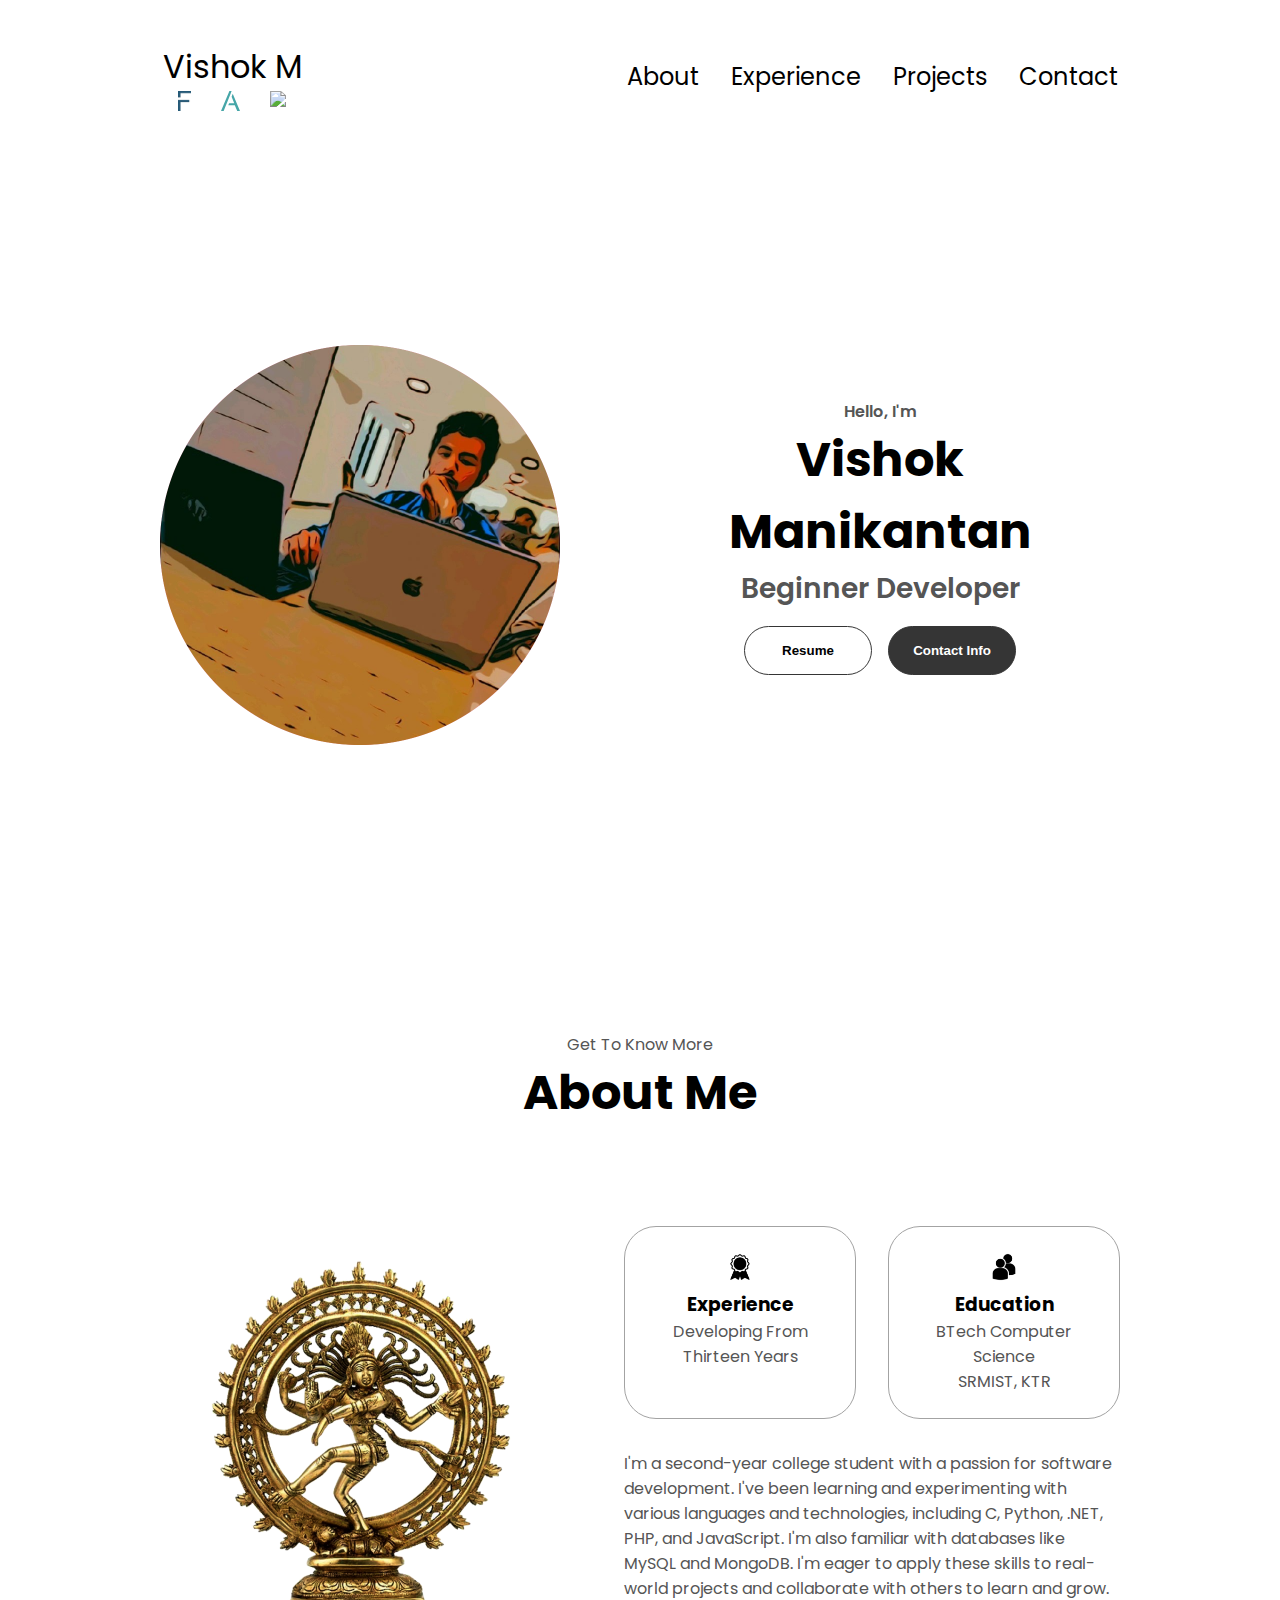
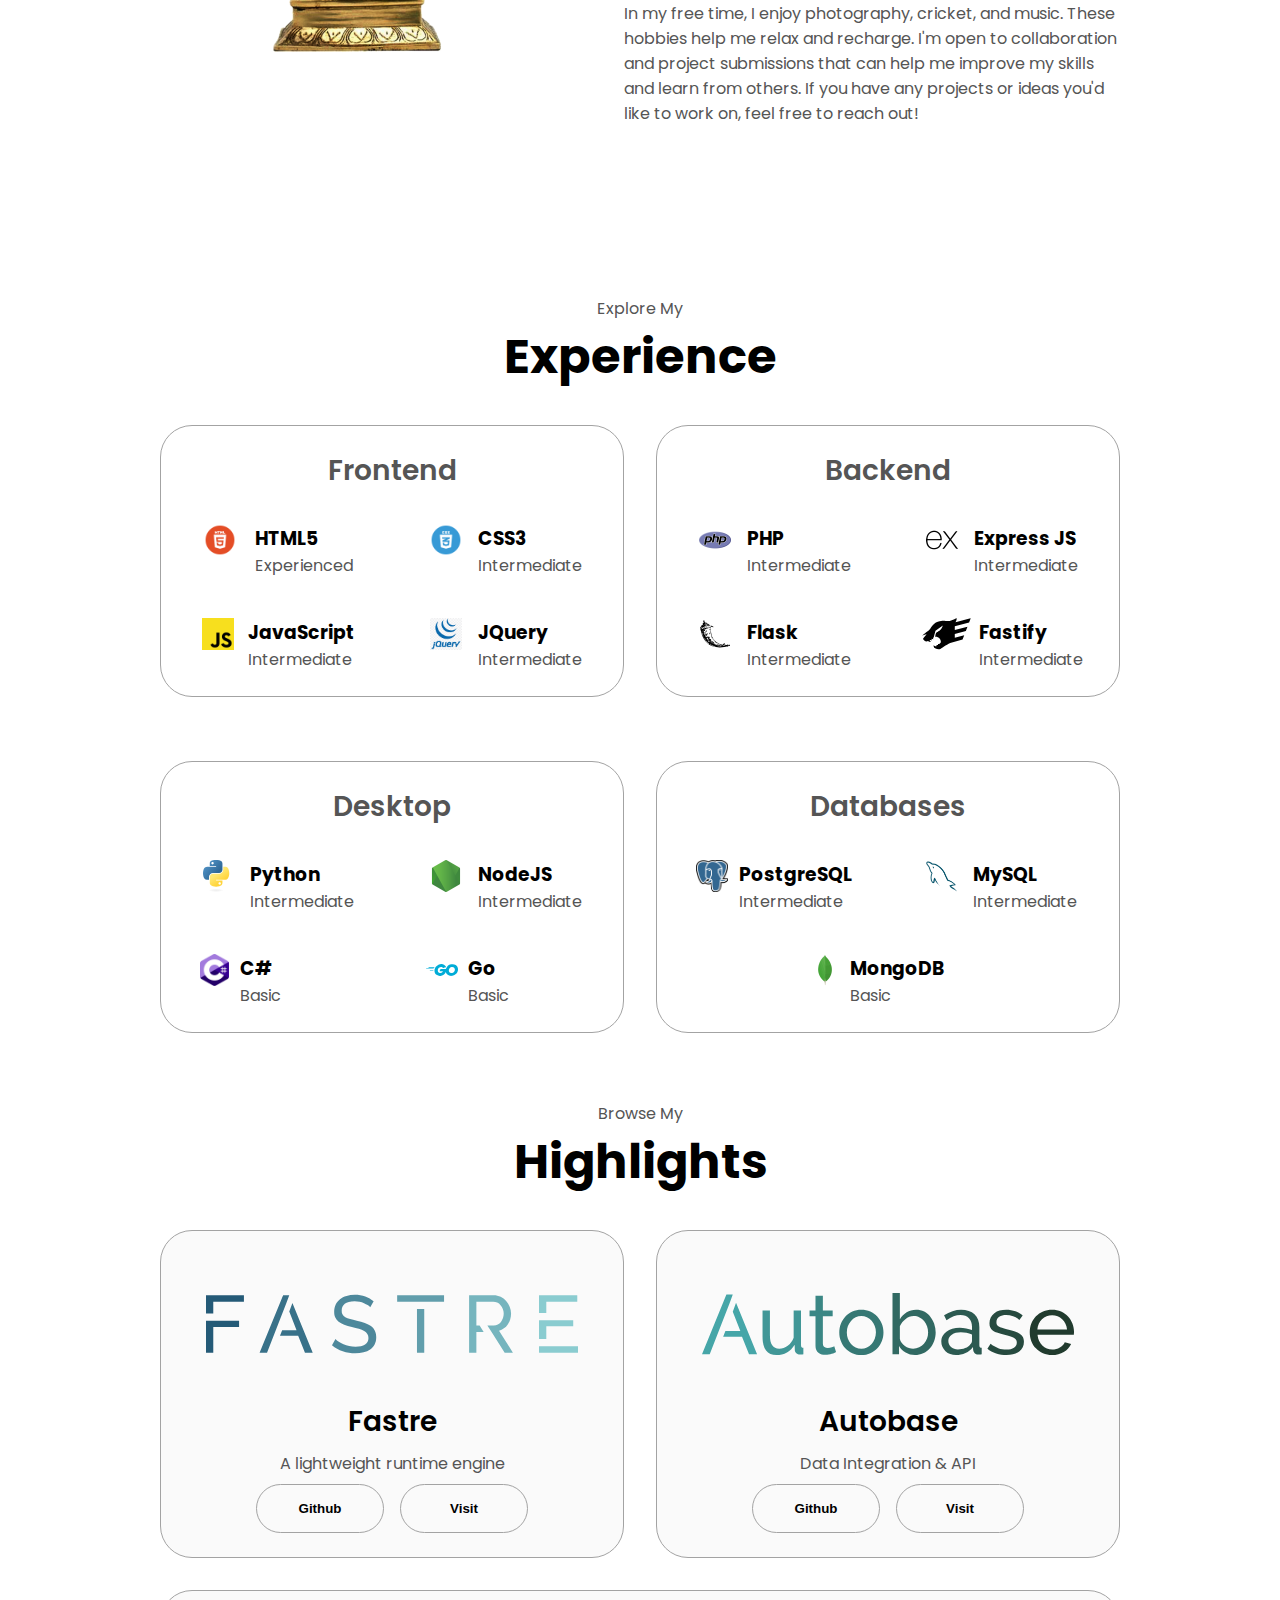
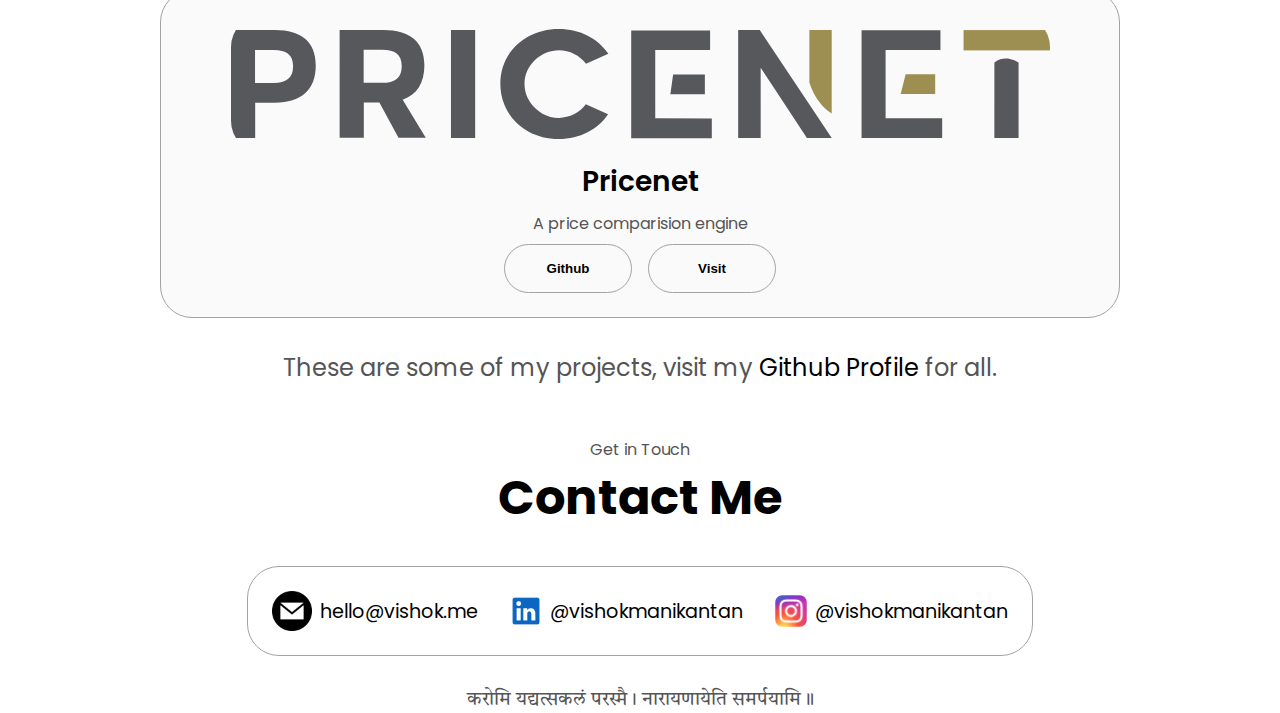
==== index.html @ 80cd8b89 "Update icons" ====
<!DOCTYPE html>
<html lang="en">
  <head>
    <meta charset="UTF-8" />
    <meta http-equiv="X-UA-Compatible" content="IE=edge" />
    <meta name="viewport" content="width=device-width, initial-scale=1.0" />
    <meta name="description" content="Portfolio" />
    <link rel="icon" href="./assets/favicon.ico" type="image/x-icon" />
    <title>Vishok Manikantan</title>
    <link rel="stylesheet" href="style.css" />
    <link rel="stylesheet" href="mediaqueries.css" />
    <link rel="preconnect" href="https://fonts.googleapis.com">
    <link rel="preconnect" href="https://fonts.gstatic.com" crossorigin>
    <link href="https://fonts.googleapis.com/css2?family=Tiro+Devanagari+Sanskrit:ital@0;1&display=swap" rel="stylesheet">
    <style>
        ::-webkit-scrollbar {
            width: 5px;
        }

        /* Track */
        ::-webkit-scrollbar-track {
            background: #fafafa;
        }

        /* Handle */
        ::-webkit-scrollbar-thumb {
            background: rgb(53, 53, 53);
        }

        /* Handle on hover */
        ::-webkit-scrollbar-thumb:hover {
            background: rgb(13, 13, 13);
        }

        .tiro-devanagari {
            font-family: "Tiro Devanagari Sanskrit", serif;
            font-weight: 400;
            font-style: normal;
        }

    </style>
  </head>
  <body>
    <nav id="desktop-nav">
      <div class="logo">Vishok M
        <center>
        <p style="font-size: 0px;" id="icons">
          <a href="https://fastre.vishok.me/"><img src="/assets/fastre.png" height="20px"/></a>
          <a href="https://autobase.vishok.me/"><img src="/assets/autobase.svg" height="20px"/></a>
          <a href="https://fade.vishok.me/"><img src="https://fade.vishok.me/fadicon.png" height="20px"></a>
        </p>
      </center>
      </div>
      <div>
        <ul class="nav-links">
          <li><a href="#about">About</a></li>
          <li><a href="#experience">Experience</a></li>
          <li><a href="#projects">Projects</a></li>
          <li><a href="#contact">Contact</a></li>
        </ul>
      </div>
    </nav>
    <nav id="hamburger-nav">
      <div class="logo">Vishok M
        <center>
          <p style="font-size: 0px;" id="icons">
          <a href="https://fastre.vishok.me/"><img src="/assets/fastre.png" height="14px"/></a>
          <a href="https://autobase.vishok.me/"><img src="/assets/autobase.svg" height="14px"/></a>
          <a href="https://fade.vishok.me/"><img src="https://fade.vishok.me/fadicon.png" height="14px"></a>
          </p>
        </center>
      </div>
      <div class="hamburger-menu">
        <div class="hamburger-icon" onclick="toggleMenu()">
          <span></span>
          <span></span>
          <span></span>
        </div>
        <div class="menu-links">
          <li><a href="#about" onclick="toggleMenu()">About</a></li>
          <li><a href="#experience" onclick="toggleMenu()">Experience</a></li>
          <li><a href="#projects" onclick="toggleMenu()">Highlights</a></li>
          <li><a href="#contact" onclick="toggleMenu()">Contact</a></li>
        </div>
      </div>
    </nav>
    <section id="profile">
      <div class="section__pic-container">
        <img src="./assets/profile-pic.png" alt="John Doe profile picture" />
      </div>
      <div class="section__text">
        <p class="section__text__p1">Hello, I'm</p>
        <h1 class="title">Vishok Manikantan</h1>
        <p class="section__text__p2">Beginner Developer</p>
        <div class="btn-container">
          <button
            class="btn btn-color-2"
            onclick="window.open('./assets/vishok.pdf')"
          >
            Resume
          </button>
          <button class="btn btn-color-1" onclick="location.href='#contact'">
            Contact Info
          </button>
        </div>
        <div id="socials-container">
                            </div>
      </div>
    </section>
    <section id="about">
      <p class="section__text__p1">Get To Know More</p>
      <h1 class="title">About Me</h1>
      <div class="section-container">
        <div class="section__pic-container">
          <img
            src="./assets/nataraja.png"
            alt="Nataraja"
            class="about-pic"
          />
        </div>
        <div class="about-details-container">
          <div class="about-containers">
            <div class="details-container">
              <img
                src="./assets/experience.png"
                alt="Experience icon"
                class="icon"
              />
              <h3>Experience</h3>
              <p>Developing From <br />Thirteen Years</p>
            </div>
            <div class="details-container">
              <img
                src="./assets/education.png"
                alt="Education icon"
                class="icon"
              />
              <h3>Education</h3>
              <p>BTech Computer Science<br />SRMIST, KTR</p>
            </div>
          </div>
          <div class="text-container">
            <p>
              I'm a second-year college student with a passion for software development. I've been learning and experimenting with various languages and technologies, including C, Python, .NET, PHP, and JavaScript. I'm also familiar with databases like MySQL and MongoDB. I'm eager to apply these skills to real-world projects and collaborate with others to learn and grow.
              In my free time, I enjoy photography, cricket, and music. These hobbies help me relax and recharge.
              I'm open to collaboration and project submissions that can help me improve my skills and learn from others. If you have any projects or ideas you'd like to work on, feel free to reach out!
            </p>
          </div>
        </div>
      </div>
          </section>
    <section id="experience" style="height: auto;">
      <p class="section__text__p1">Explore My</p>
      <h1 class="title">Experience</h1>
      <div class="experience-details-container">
        <div class="about-containers">
          <div class="details-container">
            <h2 class="experience-sub-title">Frontend</h2>
            <div class="article-container">
              <article>
                <img
                  src="./assets/html.png"
                  alt="Experience icon"
                  class="icon"
                />
                <div>
                  <a href="https://html.spec.whatwg.org/multipage/" style="text-decoration-line: none;" target="_blank" rel="noopener noreferrer">
                  <h3>HTML5</h3>
                  </a>
                  <p>Experienced</p>
                </div>
              </article>
              <article>
                <img
                  src="./assets/css.png"
                  alt="Experience icon"
                  class="icon"
                />
                <div>
                  <a href="https://wiki.csswg.org/" style="text-decoration-line: none;" target="_blank" rel="noopener noreferrer">
                  <h3>CSS3</h3>
                  </a>
                  <p>Intermediate</p>
                </div>
              </article>
              <article>
                <img
                  src="./assets/js.png"
                  alt="Experience icon"
                  class="icon"
                />
                <div>
                  <a href="https://developer.oracle.com/languages/javascript.html" style="text-decoration-line: none;" target="_blank" rel="noopener noreferrer">
                  <h3>JavaScript</h3>
                  </a>
                  <p>Intermediate</p>
                </div>
              </article>
              <article>
                <img
                  src="./assets/jq.png"
                  alt="Experience icon"
                  class="icon"
                />
                <div>
                  <a href="https://jquery.com/" style="text-decoration-line: none;" target="_blank" rel="noopener noreferrer">
                  <h3>JQuery</h3>
                  </a>
                  <p>Intermediate</p>
                </div>
              </article>
            </div>
          </div>
          <div class="details-container">
            <h2 class="experience-sub-title">Backend</h2>
            <div class="article-container">
              <article>
                <img
                  src="./assets/php.png"
                  alt="Experience icon"
                  class="icon"
                />
                <div>
                  <a href="https://www.php.net/" style="text-decoration-line: none;" target="_blank" rel="noopener noreferrer">
                  <h3>PHP</h3>
                  </a>
                  <p>Intermediate</p>
                </div>
              </article>
              <article>
                <img
                  src="./assets/express.png"
                  alt="Express icon"
                  class="icon"
                />
                <div>
                  <a href="https://expressjs.com/" style="text-decoration-line: none;" target="_blank" rel="noopener noreferrer">
                  <h3>Express JS</h3>
                  </a>
                  <p>Intermediate</p>
                </div>
              </article>
              <article>
                <img
                  src="./assets/flask.svg"
                  alt="Experience icon"
                  class="icon"
                />
                <div>
                  <a href="https://flask.palletsprojects.com/" style="text-decoration-line: none;" target="_blank" rel="noopener noreferrer">
                  <h3>Flask</h3>
                  </a>
                  <p>Intermediate</p>
                </div>
              </article>
              <article>
                <img
                  src="./assets/fastify.svg"
                  alt="Experience icon"
                  class="icon"
                />
                <div>
                  <a href="https://www.fastify.io/" style="text-decoration-line: none;" target="_blank" rel="noopener noreferrer">
                  <h3>Fastify</h3>
                  </a>
                  <p>Intermediate</p>
                </div>
              </article>
            </div>
          </div>
        </div>
      </div>
      <div class="experience-details-container">
        <div class="about-containers">
          <div class="details-container">
            <h2 class="experience-sub-title">Desktop</h2>
            <div class="article-container">
              <article>
                <img
                  src="./assets/python.svg"
                  alt="Experience icon"
                  class="icon"
                />
                <div>
                  <a href="https://www.python.org/" style="text-decoration-line: none;" target="_blank" rel="noopener noreferrer">
                  <h3>Python</h3>
                  </a>
                  <p>Intermediate</p>
                </div>
              </article>
              <article>
                <img
                  src="./assets/node.png"
                  alt="Experience icon"
                  class="icon"
                />
                <div>
                  <a href="https://nodejs.org/" style="text-decoration-line: none;" target="_blank" rel="noopener noreferrer">
                  <h3>NodeJS</h3>
                  </a>
                  <p>Intermediate</p>
                </div>
              </article>
              <article>
                <img
                  src="./assets/csharp.png"
                  alt="Experience icon"
                  class="icon"
                />
                <div>
                  <a href="https://dotnet.microsoft.com/en-us/languages/csharp" style="text-decoration-line: none;" target="_blank" rel="noopener noreferrer">
                  <h3>C#</h3>
                  </a>
                  <p>Basic &#10240;&#10240;&#10240;&#10240;&#10240;&#10240;</p>
                </div>
              </article>
              <article>
                <img
                  src="./assets/go.svg"
                  alt="Experience icon"
                  class="icon"
                  width="32"
                />
                <div>
                  <a href="https://go.dev/" style="text-decoration-line: none;" target="_blank" rel="noopener noreferrer">
                  <h3>Go</h3>
                  </a>
                  <p>Basic &#10240;&#10240;&#10240;&#10240;&#10240;&#10240;</p>
                </div>
              </article>
            </div>
          </div>
          <div class="details-container">
            <h2 class="experience-sub-title">Databases</h2>
            <div class="article-container">
              <article>
                <img
                  src="./assets/psql.png"
                  alt="Experience icon"
                  class="icon"
                />
                <div>
                  <a href="https://www.postgresql.org/" style="text-decoration-line: none;" target="_blank" rel="noopener noreferrer">
                  <h3>PostgreSQL</h3>
                  </a>
                  <p>Intermediate</p>
                </div>
              </article>
              <article>
                <img
                  src="./assets/mysql.png"
                  alt="Experience icon"
                  class="icon"
                />
                <div>
                  <a href="https://www.mysql.com/" style="text-decoration-line: none;" target="_blank" rel="noopener noreferrer">
                  <h3>MySQL</h3>
                  </a>
                  <p>Intermediate</p>
                </div>
              </article>
              <article>
                <img
                  src="./assets/mongo.png"
                  alt="Experience icon"
                  class="icon"
                />
                <div>
                  <a href="https://www.mongodb.com/" style="text-decoration-line: none;" target="_blank" rel="noopener noreferrer">
                  <h3>MongoDB</h3>
                  </a>
                  <p>Basic &#10240;&#10240;&#10240;&#10240;&#10240;&#10240;</p>
                </div>
              </article>
            </div>
          </div>
        </div>
      </div>
          </section>
    <section id="projects">
      <p class="section__text__p1">Browse My</p>
      <h1 class="title">Highlights</h1>
      <div class="experience-details-container">
        <div class="about-containers">

          <div class="details-container color-container">
            <div class="article-container">
              <img
                src="assets/fastre.svg"
                alt="FASTRE"
                class="project-img"
                style="min-height: 138px !important;"             
              />
            </div>
            <h2 class="experience-sub-title project-title">Fastre</h2>
            <p class="description">A lightweight runtime engine</p>
            
            <div class="btn-container">
              <button
                class="btn btn-color-2 project-btn"
                onclick="location.href='https://github.com/mvishok/fastre'"
              >
                Github
              </button>
              <button
                class="btn btn-color-2 project-btn"
                onclick="location.href='https://fastre.vishok.me'"
              >
                Visit
              </button>
            </div>
          </div>
          
          <div class="details-container color-container">
            <div class="article-container">
              <img
                src="./assets/autobase-logo.svg"
                alt="Autobase"
                class="project-img"
                style="min-height: 138px !important;"
              />
            </div>
            <h2 class="experience-sub-title project-title">Autobase</h2>
            <p class="description">Data Integration & API</p>
            <div class="btn-container">
              <button
                class="btn btn-color-2 project-btn"
                onclick="location.href='https://github.com/mvishok/autobase'"
              >
                Github
              </button>
              <button
                class="btn btn-color-2 project-btn"
                onclick="location.href='https://autobase.vishok.me/'"
              >
                Visit
              </button>
            </div>
          </div>

          <div class="details-container color-container">
            <div class="article-container">
              <img
                src="./assets/pricenet.svg"
                alt="Pricenet"
                class="project-img"
                style="min-height: 138px !important;"             
              />
            </div>
            <h2 class="experience-sub-title project-title">Pricenet</h2>
            <p class="description">A price comparision engine</p>
            <div class="btn-container">
              <button
                class="btn btn-color-2 project-btn"
                onclick="location.href='https://github.com/mvishok/pricenet'"
              >
                Github
              </button>
              <button
                class="btn btn-color-2 project-btn"
                onclick="location.href='https://pricenet.vishok.me'"
              >
                Visit
              </button>
            </div>
          </div>

        </div>

        <center><p class="section__text__p2" style="font-size:x-large !important">
            These are some of my projects, visit my <a href="https://github.com/mvishok/?tab=repositories">Github Profile</a> for all.
        </p></center>
      </div>
          </section>
    <section id="contact">
      <p class="section__text__p1">Get in Touch</p>
      <h1 class="title">Contact Me</h1>
      <div class="contact-info-upper-container">
        <div class="contact-info-container">
          <img
            src="./assets/email.png"
            alt="Email icon"
            class="icon contact-icon email-icon"
          />
          <p><a href="mailto:hello@vishok.me">hello@vishok.me</a></p>
        </div>
        <div class="contact-info-container">
          <img
            src="./assets/linkedin.png"
            alt="LinkedIn icon"
            class="icon contact-icon"
          />
          <p><a href="https://www.linkedin.com/in/vishokmanikantan">@vishokmanikantan</a></p>
        </div>
        <div class="contact-info-container">
            <img
              src="./assets/instagram.webp"
              alt="Insta icon"
              class="icon contact-icon"
            />
            <p><a href="https://www.instagram.com/vishokmanikantan">@vishokmanikantan</a></p>
          </div>  
      </div>
    </section>
    <footer>

    <p
      style="font-size: larger !important;"
      class="tiro-devanagari"
    >
        करोमि यद्यत्सकलं परस्मै । <br class="mobile">नारायणायेति समर्पयामि ॥
    </p>
    </footer>
    <script src="script.js"></script>
  </body>
</html>
---- style.css ----
/* GENERAL */

@import url("https://fonts.googleapis.com/css2?family=Poppins:wght@300;400;500;600&display=swap");

* {
  margin: 0;
  padding: 0;
}

body {
  font-family: "Poppins", sans-serif;
}

html {
  scroll-behavior: smooth;
}

p {
  color: rgb(85, 85, 85);
}

/* TRANSITION */

a,
.btn {
  transition: all 300ms ease;
}

/* DESKTOP NAV */

nav,
.nav-links {
  display: flex;
}

nav {
  justify-content: space-around;
  align-items: center;
  height: 17vh;
}

.nav-links {
  gap: 2rem;
  list-style: none;
  font-size: 1.5rem;
}

a {
  color: black;
  text-decoration: none;
  text-decoration-color: white;
}

a:hover {
  color: grey;
  text-decoration: underline;
  text-underline-offset: 1rem;
  text-decoration-color: rgb(181, 181, 181);
}

.logo {
  font-size: 2rem;
}

.logo:hover {
  cursor: default;
}

/* HAMBURGER MENU */

#hamburger-nav {
  display: none;
}

.hamburger-menu {
  position: relative;
  display: inline-block;
}

.hamburger-icon {
  display: flex;
  flex-direction: column;
  justify-content: space-between;
  height: 24px;
  width: 30px;
  cursor: pointer;
}

.hamburger-icon span {
  width: 100%;
  height: 2px;
  background-color: black;
  transition: all 0.3 ease-in-out;
}

.menu-links {
  position: absolute;
  top: 100%;
  right: 0;
  background-color: white;
  width: fit-content;
  max-height: 0;
  overflow: hidden;
  transition: all 0.3 ease-in-out;
}

.menu-links a {
  display: block;
  padding: 10px;
  text-align: center;
  font-size: 1.5rem;
  color: black;
  text-decoration: none;
  transition: all 0.3 ease-in-out;
}

.menu-links li {
  list-style: none;
}

.menu-links.open {
  max-height: 300px;
}

.hamburger-icon.open span:first-child {
  transform: rotate(45deg) translate(10px, 5px);
}

.hamburger-icon.open span:nth-child(2) {
  opacity: 0;
}

.hamburger-icon.open span:last-child {
  transform: rotate(-45deg) translate(10px, -5px);
}

.hamburger-icon span:first-child {
  transform: none;
}

.hamburger-icon span:first-child {
  opacity: 1;
}

.hamburger-icon span:first-child {
  transform: none;
}

/* SECTIONS */

section {
  padding-top: 4vh;
  height: 96vh;
  margin: 0 10rem;
  box-sizing: border-box;
  min-height: fit-content;
}

.section-container {
  display: flex;
}

/* PROFILE SECTION */

#profile {
  display: flex;
  justify-content: center;
  gap: 5rem;
  height: 80vh;
}

.section__pic-container {
  display: flex;
  height: 400px;
  width: 400px;
  margin: auto 0;
}

.section__text {
  align-self: center;
  text-align: center;
}

.section__text p {
  font-weight: 600;
}

.section__text__p1 {
  text-align: center;
}

.section__text__p2 {
  font-size: 1.75rem;
  margin-bottom: 1rem;
}

.title {
  font-size: 3rem;
  text-align: center;
}

#socials-container {
  display: flex;
  justify-content: center;
  margin-top: 1rem;
  gap: 1rem;
}

/* ICONS */

.icon {
  cursor: pointer;
  height: 2rem;
}

/* BUTTONS */

.btn-container {
  display: flex;
  justify-content: center;
  gap: 1rem;
}

.btn {
  font-weight: 600;
  transition: all 300ms ease;
  padding: 1rem;
  width: 8rem;
  border-radius: 2rem;
}

.btn-color-1,
.btn-color-2 {
  border: rgb(53, 53, 53) 0.1rem solid;
}

.btn-color-1:hover,
.btn-color-2:hover {
  cursor: pointer;
}

.btn-color-1,
.btn-color-2:hover {
  background: rgb(53, 53, 53);
  color: white;
}

.btn-color-1:hover {
  background: rgb(0, 0, 0);
}

.btn-color-2 {
  background: none;
}

.btn-color-2:hover {
  border: rgb(255, 255, 255) 0.1rem solid;
}

.btn-container {
  gap: 1rem;
}

/* ABOUT SECTION */

#about {
  position: relative;
}

.about-containers {
  gap: 2rem;
  margin-bottom: 2rem;
  margin-top: 2rem;
}

.about-details-container {
  justify-content: center;
  flex-direction: column;
}

.about-containers,
.about-details-container {
  display: flex;
}

.about-pic {
  border-radius: 2rem;
}

.arrow {
  position: absolute;
  right: -5rem;
  bottom: 2.5rem;
}

.details-container {
  padding: 1.5rem;
  flex: 1;
  background: white;
  border-radius: 2rem;
  border: rgb(53, 53, 53) 0.1rem solid;
  border-color: rgb(163, 163, 163);
  text-align: center;
}

.section-container {
  gap: 4rem;
  height: 80%;
}

.section__pic-container {
  height: 400px;
  width: 400px;
  margin: auto 0;
}

/* EXPERIENCE SECTION */

#experience {
  position: relative;
}

.experience-sub-title {
  color: rgb(85, 85, 85);
  font-weight: 600;
  font-size: 1.75rem;
  margin-bottom: 2rem;
}

.experience-details-container {
  display: flex;
  justify-content: center;
  flex-direction: column;
}

.article-container {
  display: flex;
  text-align: initial;
  flex-wrap: wrap;
  flex-direction: row;
  gap: 2.5rem;
  justify-content: space-around;
}

article {
  display: flex;
  width: 10rem;
  justify-content: space-around;
  gap: 0.5rem;
}

article .icon {
  cursor: default;
}

/* PROJECTS SECTION */

#projects {
  position: relative;
}

.color-container {
  border-color: rgb(163, 163, 163);
  background: rgb(250, 250, 250);
}

.project-img {
  border-radius: 2rem;
  width: 90%;
  height: 90%;
}

.project-title {
  margin: 0.5rem;
  color: black;
}

.project-btn {
  color: black;
  border-color: rgb(163, 163, 163);
}

/* CONTACT */

#contact {
  display: flex;
  justify-content: center;
  flex-direction: column;
  height: 70vh;
}

.contact-info-upper-container {
  display: flex;
  justify-content: center;
  border-radius: 2rem;
  border: rgb(53, 53, 53) 0.1rem solid;
  border-color: rgb(163, 163, 163);
  background: (250, 250, 250);
  margin: 2rem auto;
  padding: 0.5rem;
}

.contact-info-container {
  display: flex;
  align-items: center;
  justify-content: center;
  gap: 0.5rem;
  margin: 1rem;
}

.contact-info-container p {
  font-size: larger;
}

.contact-icon {
  cursor: default;
}

.email-icon {
  height: 2.5rem;
}

/* FOOTER SECTION */

footer {
  height: auto;
  margin: 0 1rem;
}

footer p {
  text-align: center;
}

.description {
  margin: 0.5rem;
}

#icons {
  display:flex;
  justify-content:space-around;
  flex-wrap:nowrap;
}

/* mobile only class */
.mobile {
  display: none;
}

/*display for mobile only*/
@media screen and (max-width: 768px) {
  .mobile {
    display: block;
  }
}
---- mediaqueries.css ----
@media screen and (max-width: 1400px) {
  #profile {
    height: 83vh;
    margin-bottom: 6rem;
  }
  .about-containers {
    flex-wrap: wrap;
  }
  #contact,
  #projects {
    height: fit-content;
  }
}

@media screen and (max-width: 1200px) {
  #desktop-nav {
    display: none;
  }
  #hamburger-nav {
    display: flex;
  }
  #experience,
  .experience-details-container {
    margin-top: 2rem;
  }
  #profile,
  .section-container {
    display: block;
  }
  .arrow {
    display: none;
  }
  section,
  .section-container {
    height: fit-content;
  }
  section {
    margin: 0 5%;
  }
  .section__pic-container {
    width: 275px;
    height: 275px;
    margin: 0 auto 2rem;
  }
  .about-containers {
    margin-top: 0;
  }
}

@media screen and (max-width: 600px) {
  #contact,
  footer {
    height: auto;
  }
  #profile {
    height: 83vh;
    margin-bottom: 0;
  }
  article {
    font-size: 1rem;
  }
  footer nav {
    height: fit-content;
    margin-bottom: 2rem;
  }
  .about-containers,
  .contact-info-upper-container,
  .btn-container {
    flex-wrap: wrap;
  }
  .contact-info-container {
    margin: 0;
  }
  .contact-info-container p,
  .nav-links li a {
    font-size: 1rem;
  }
  .experience-sub-title {
    font-size: 1.25rem;
  }
  .logo {
    font-size: 1.5rem;
  }
  .nav-links {
    flex-direction: column;
    gap: 0.5rem;
    text-align: center;
  }
  .section__pic-container {
    width: auto;
    height: 46vw;
    justify-content: center;
  }
  .section__text__p2 {
    font-size: 1.25rem;
  }
  .title {
    font-size: 2rem;
  }
  .text-container {
    text-align: justify;
  }
}
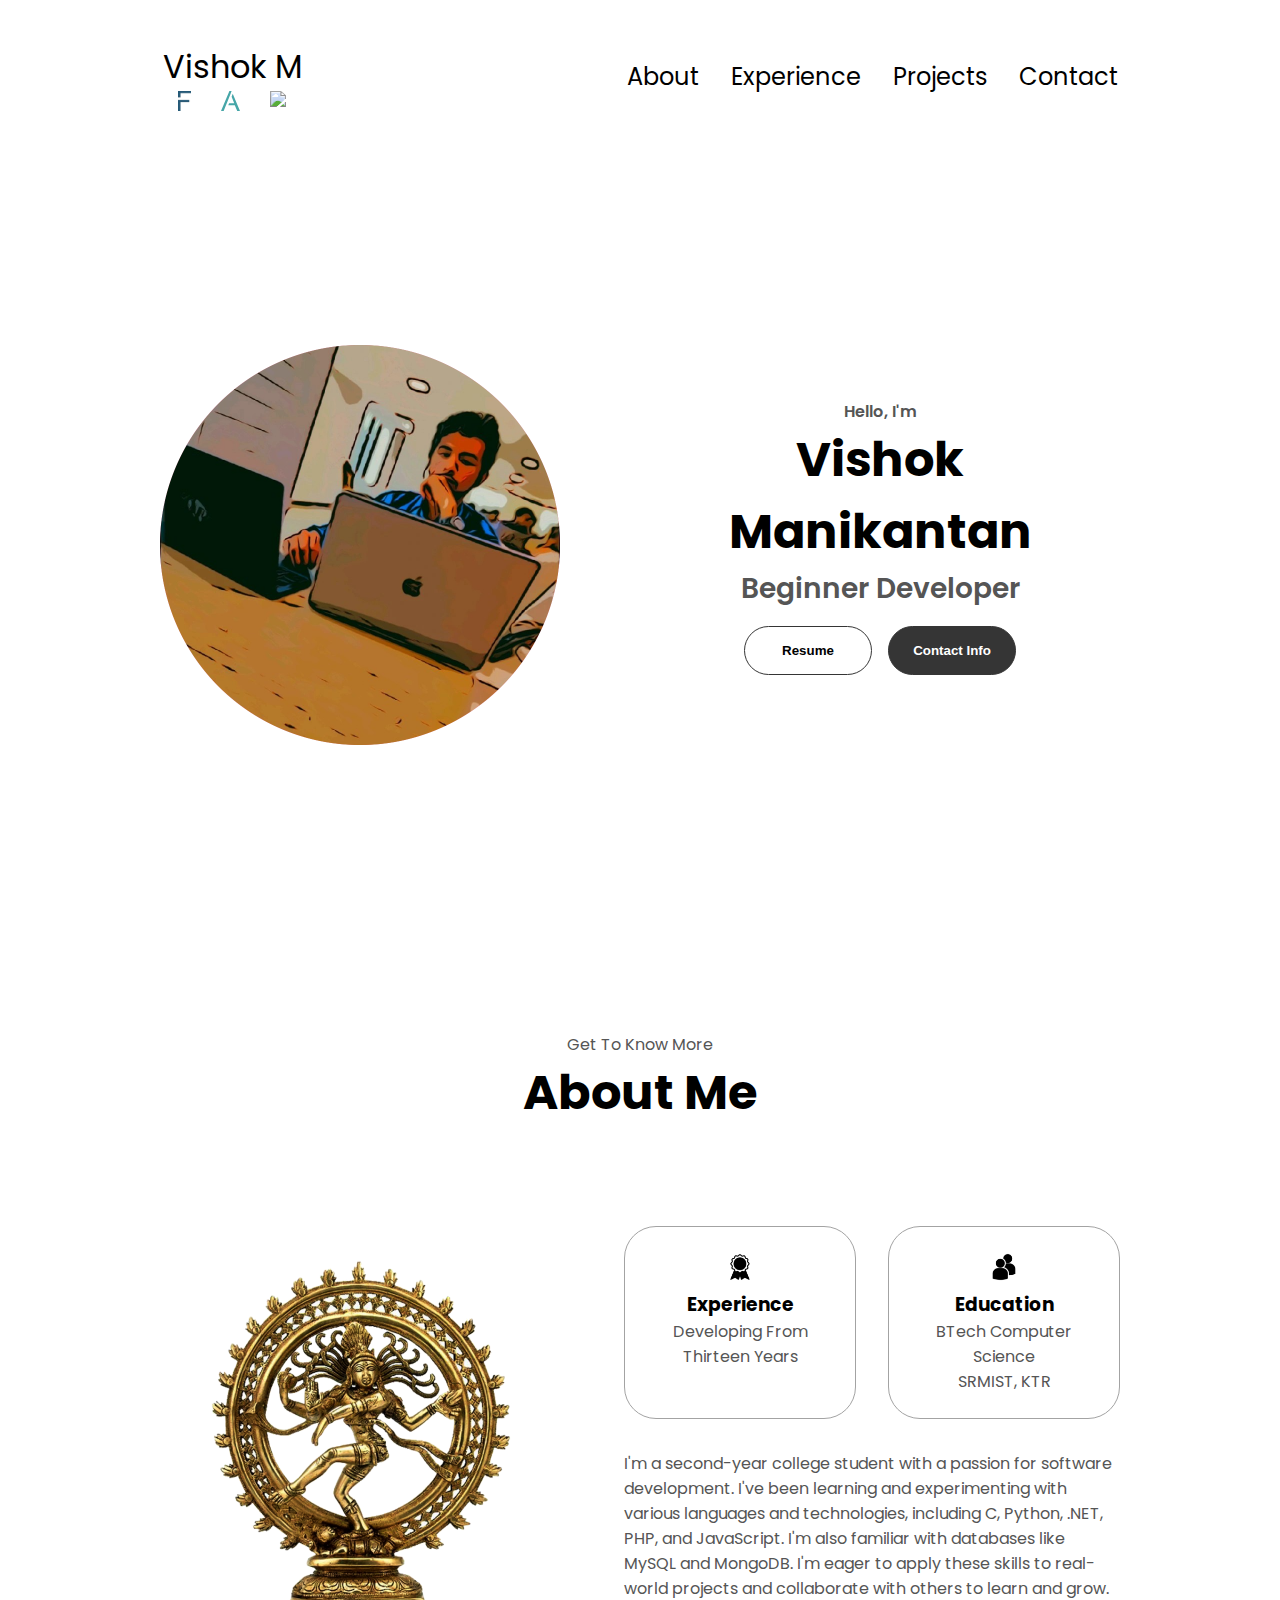
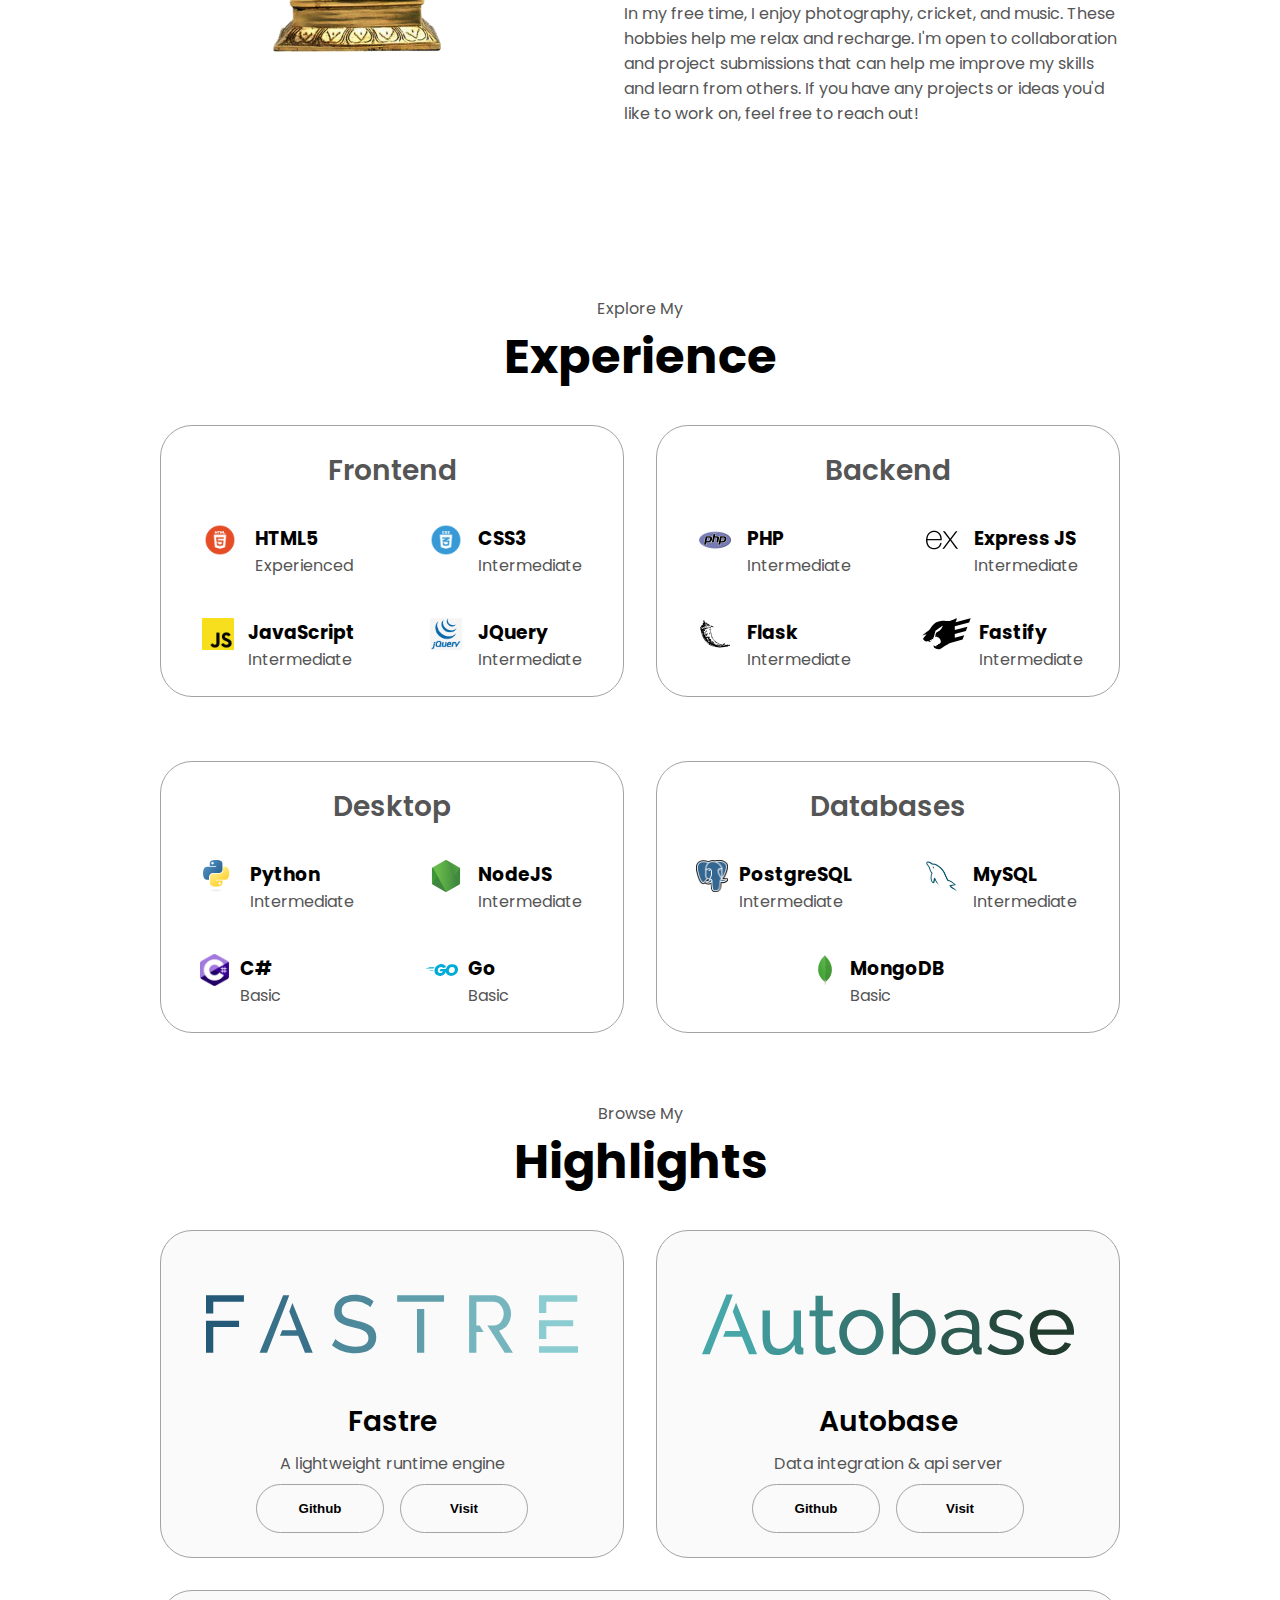
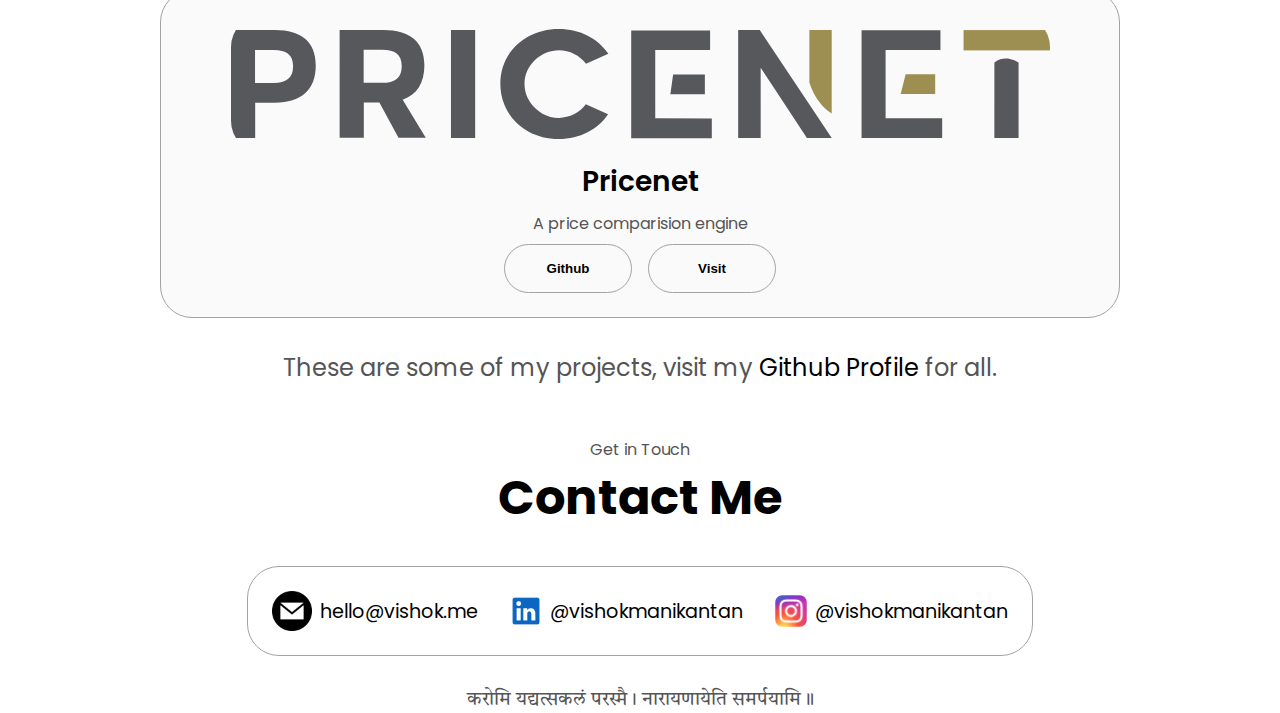
==== commit bffa0804: "chore: Update autobase description in index.html" ====
--- a/index.html
+++ b/index.html
@@ -421,7 +421,7 @@
               />
             </div>
             <h2 class="experience-sub-title project-title">Autobase</h2>
-            <p class="description">Data Integration & API</p>
+            <p class="description">Data integration & api server</p>
             <div class="btn-container">
               <button
                 class="btn btn-color-2 project-btn"
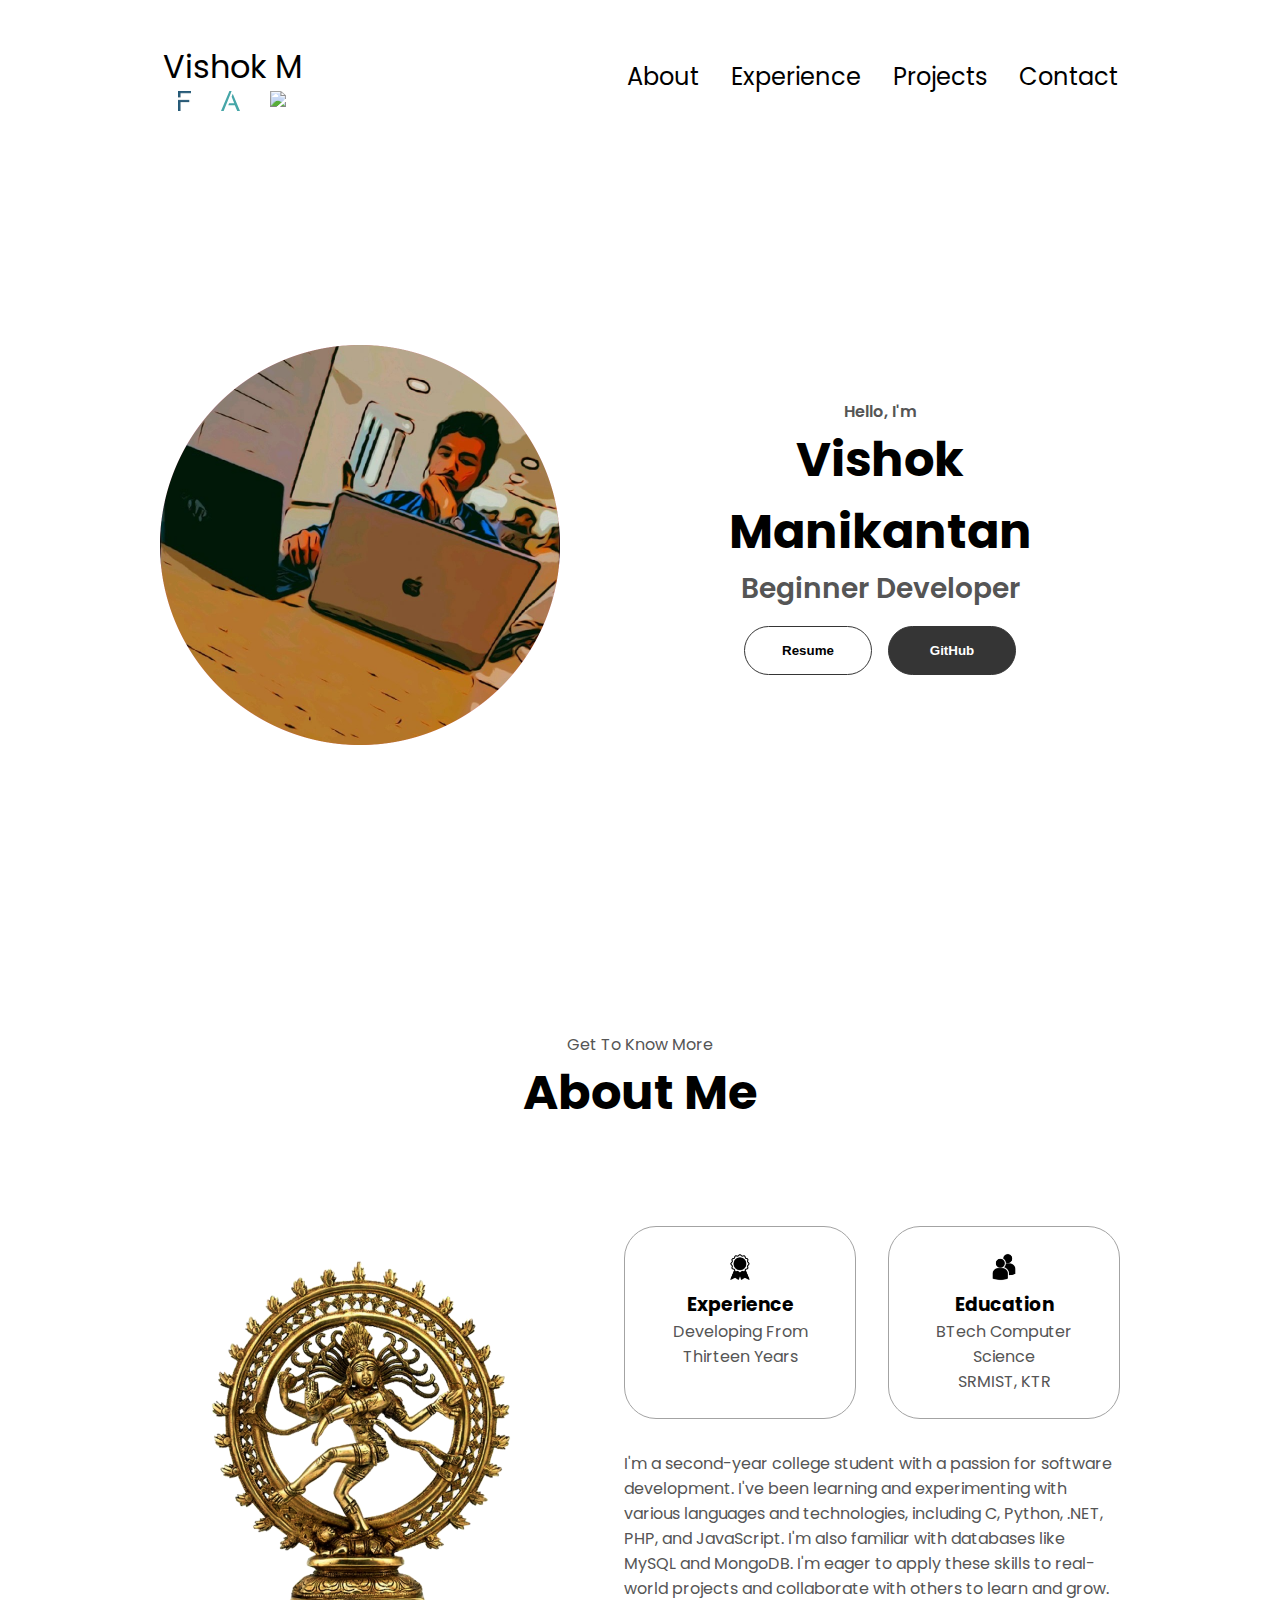
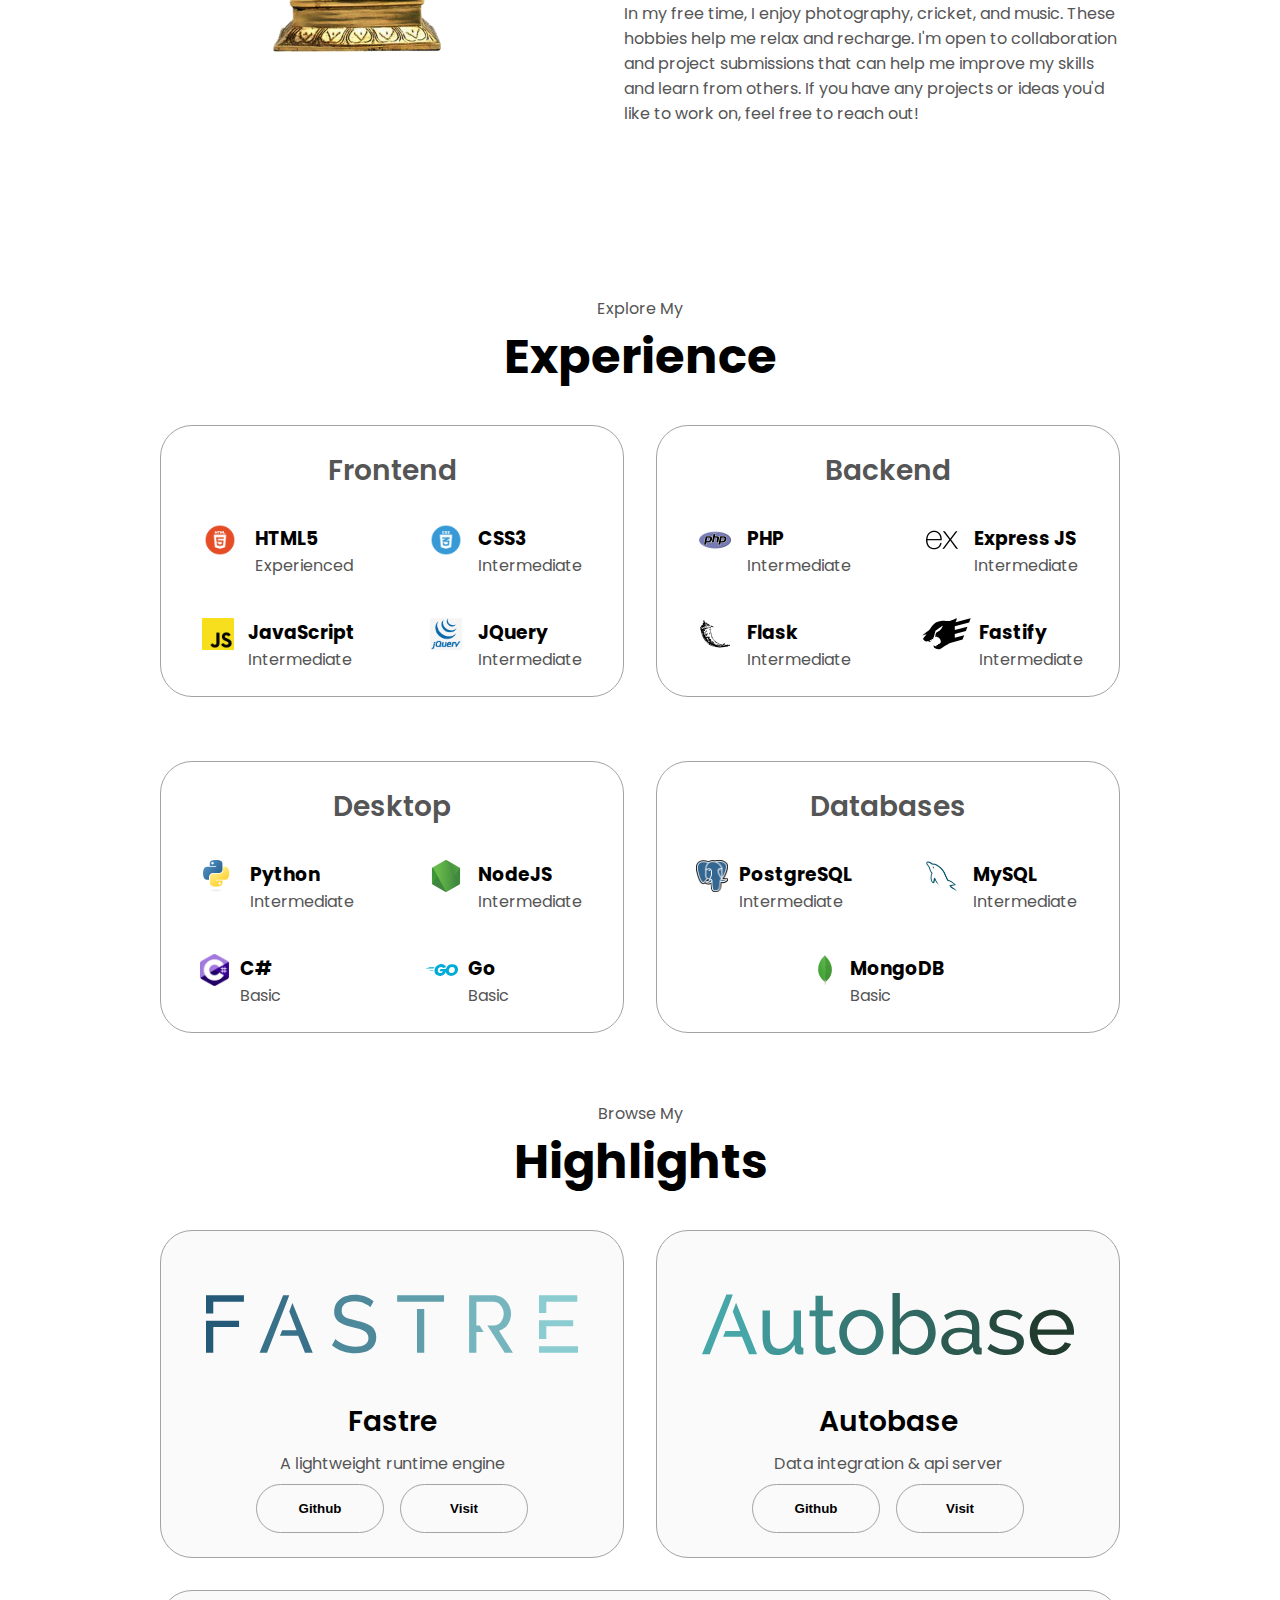
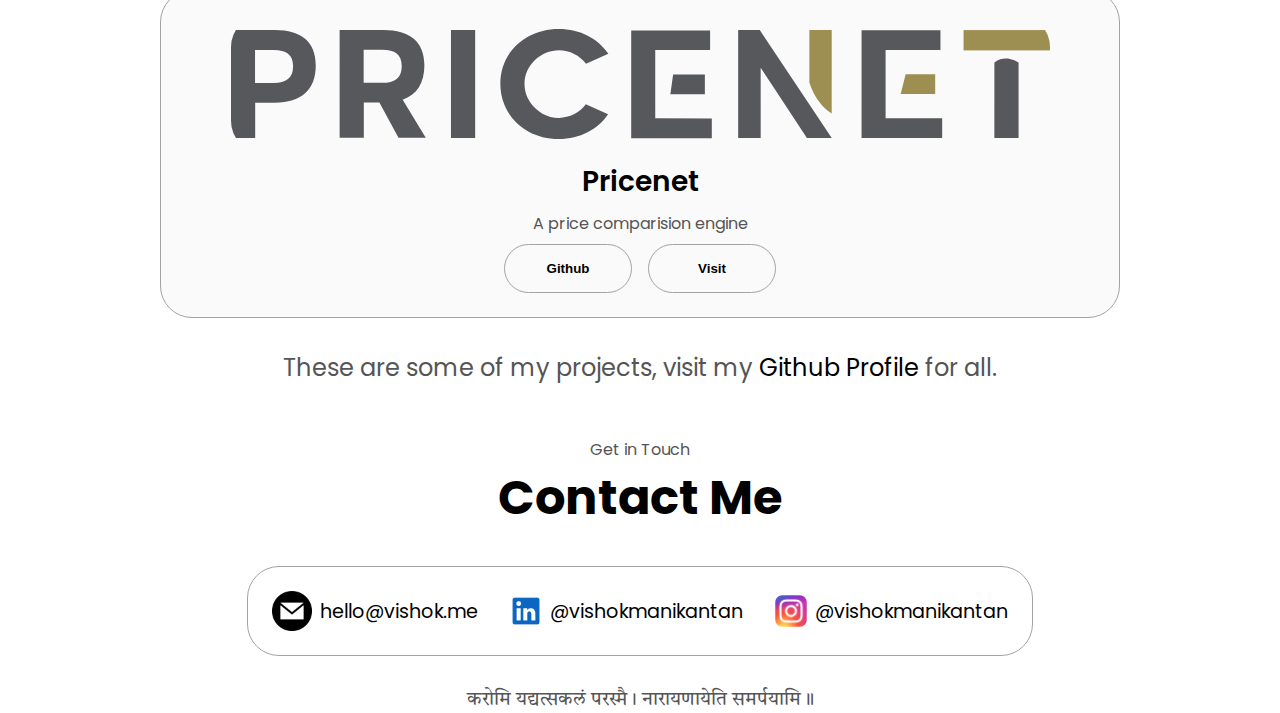
==== commit 7c262d31: "Update resume and add GitHub link to index.html" ====
--- a/index.html
+++ b/index.html
@@ -93,15 +93,16 @@
         <h1 class="title">Vishok Manikantan</h1>
         <p class="section__text__p2">Beginner Developer</p>
         <div class="btn-container">
-          <button
-            class="btn btn-color-2"
-            onclick="window.open('./assets/vishok.pdf')"
-          >
+          <a href="/assets/vishok.pdf" target="_blank">
+          <button class="btn btn-color-2">
             Resume
           </button>
-          <button class="btn btn-color-1" onclick="location.href='#contact'">
-            Contact Info
+          </a>
+          <a href="https://github.com/mvishok" target="_blank">
+          <button class="btn btn-color-1">
+            GitHub
           </button>
+        </a>
         </div>
         <div id="socials-container">
                             </div>
@@ -500,7 +501,8 @@
             />
             <p><a href="https://www.instagram.com/vishokmanikantan">@vishokmanikantan</a></p>
           </div>  
-      </div>
+        </div>
+        
     </section>
     <footer>
 
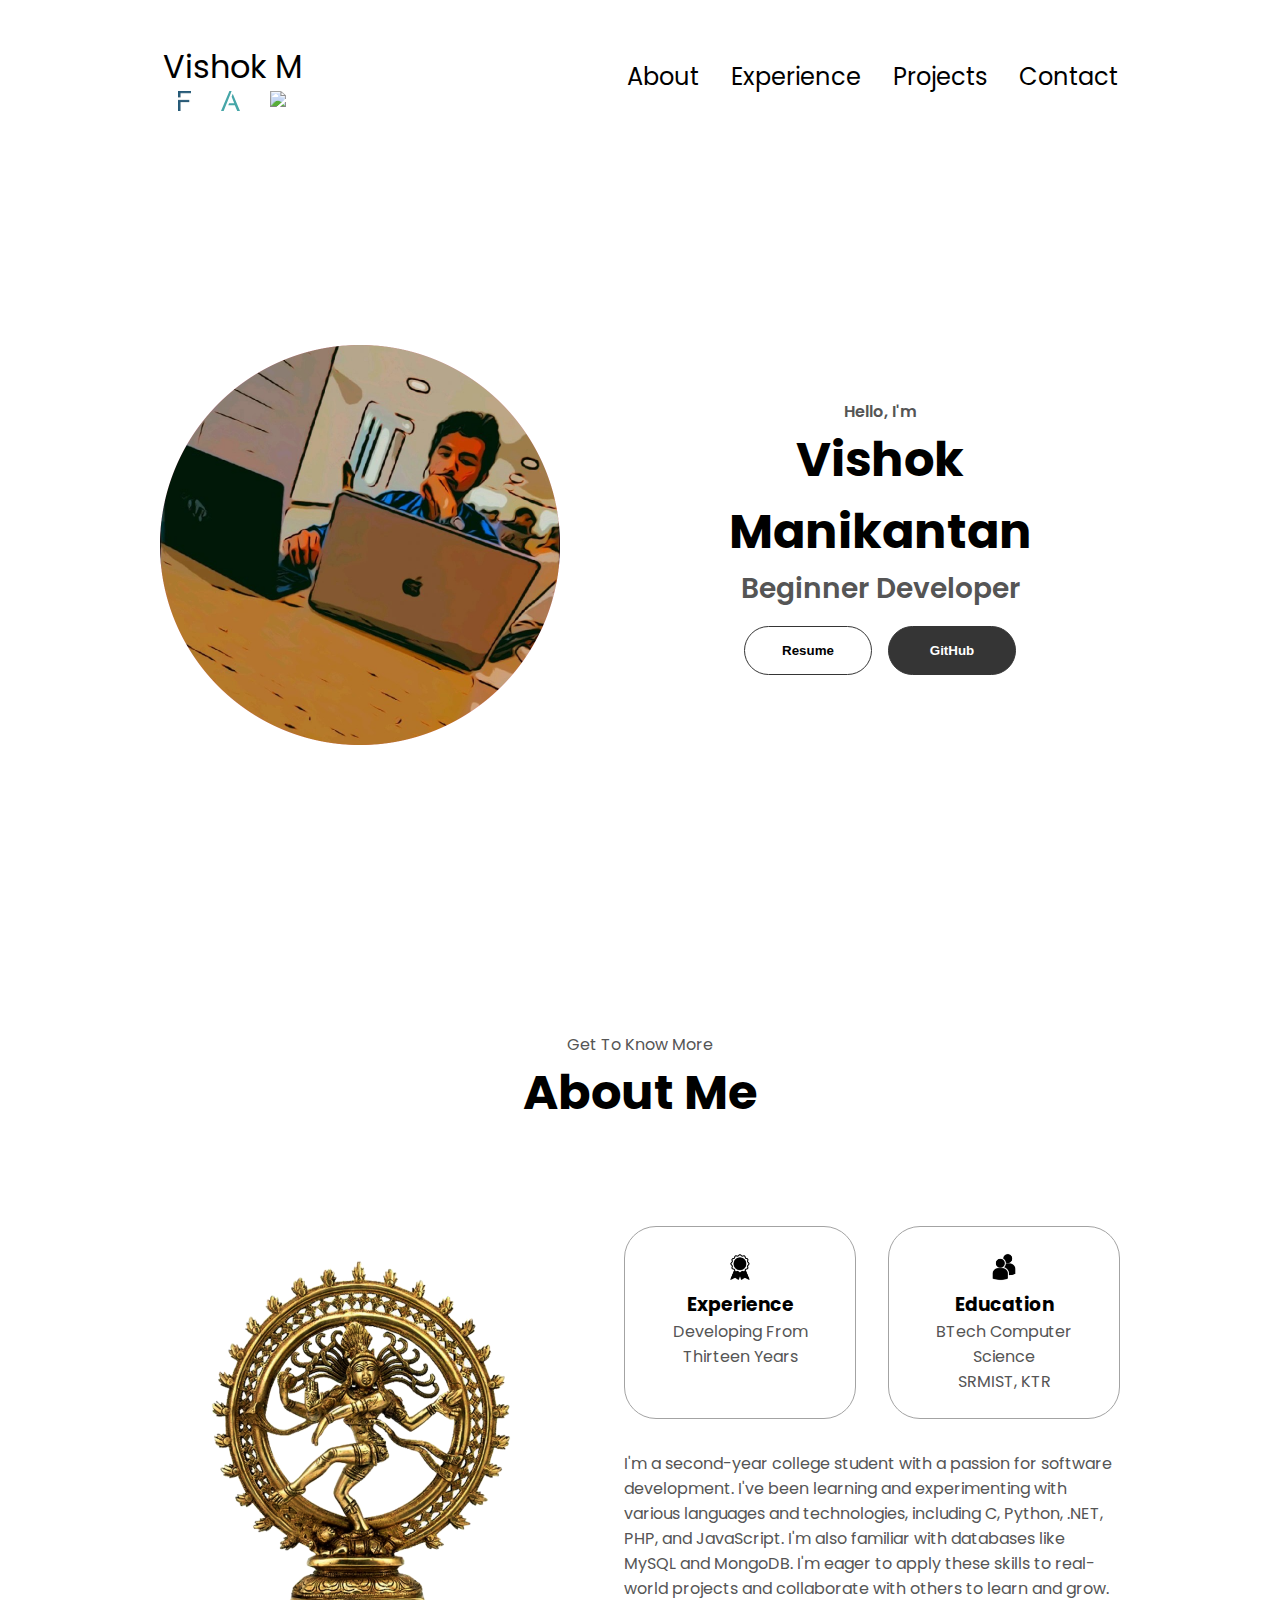
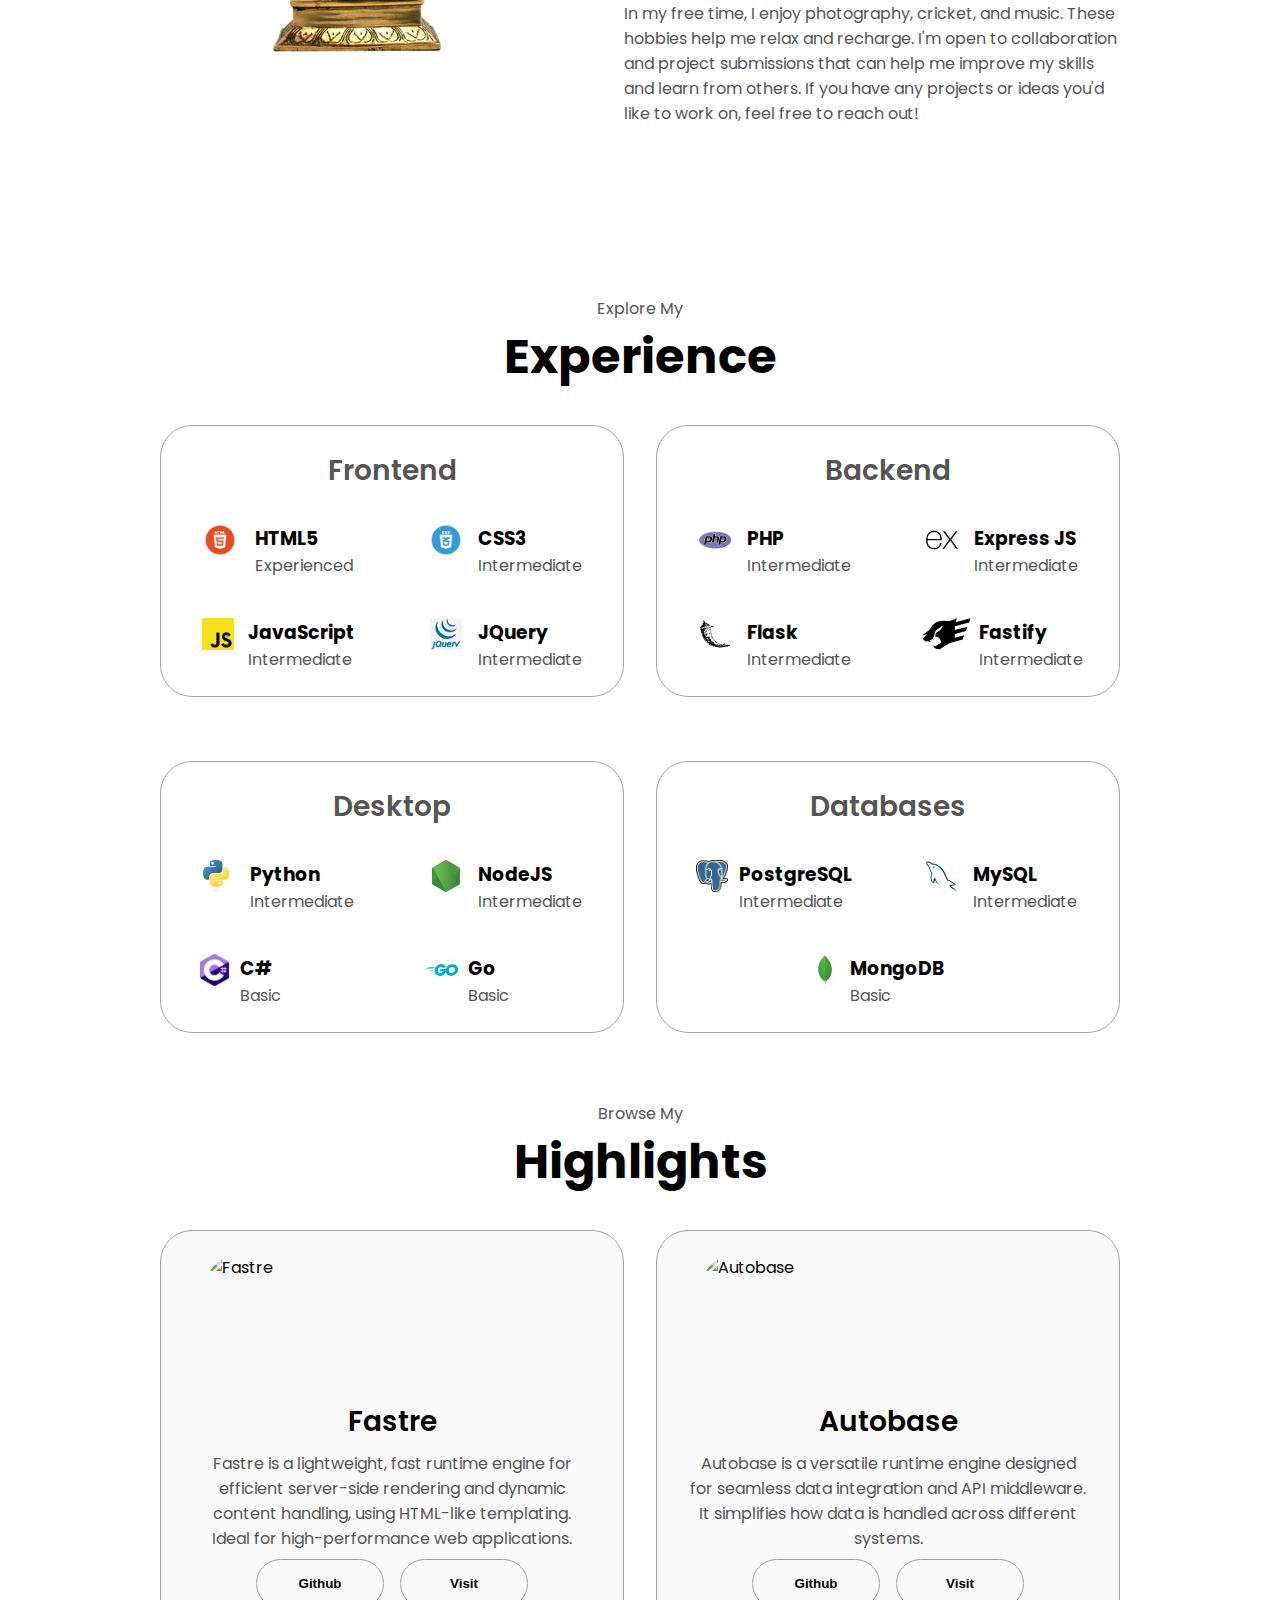
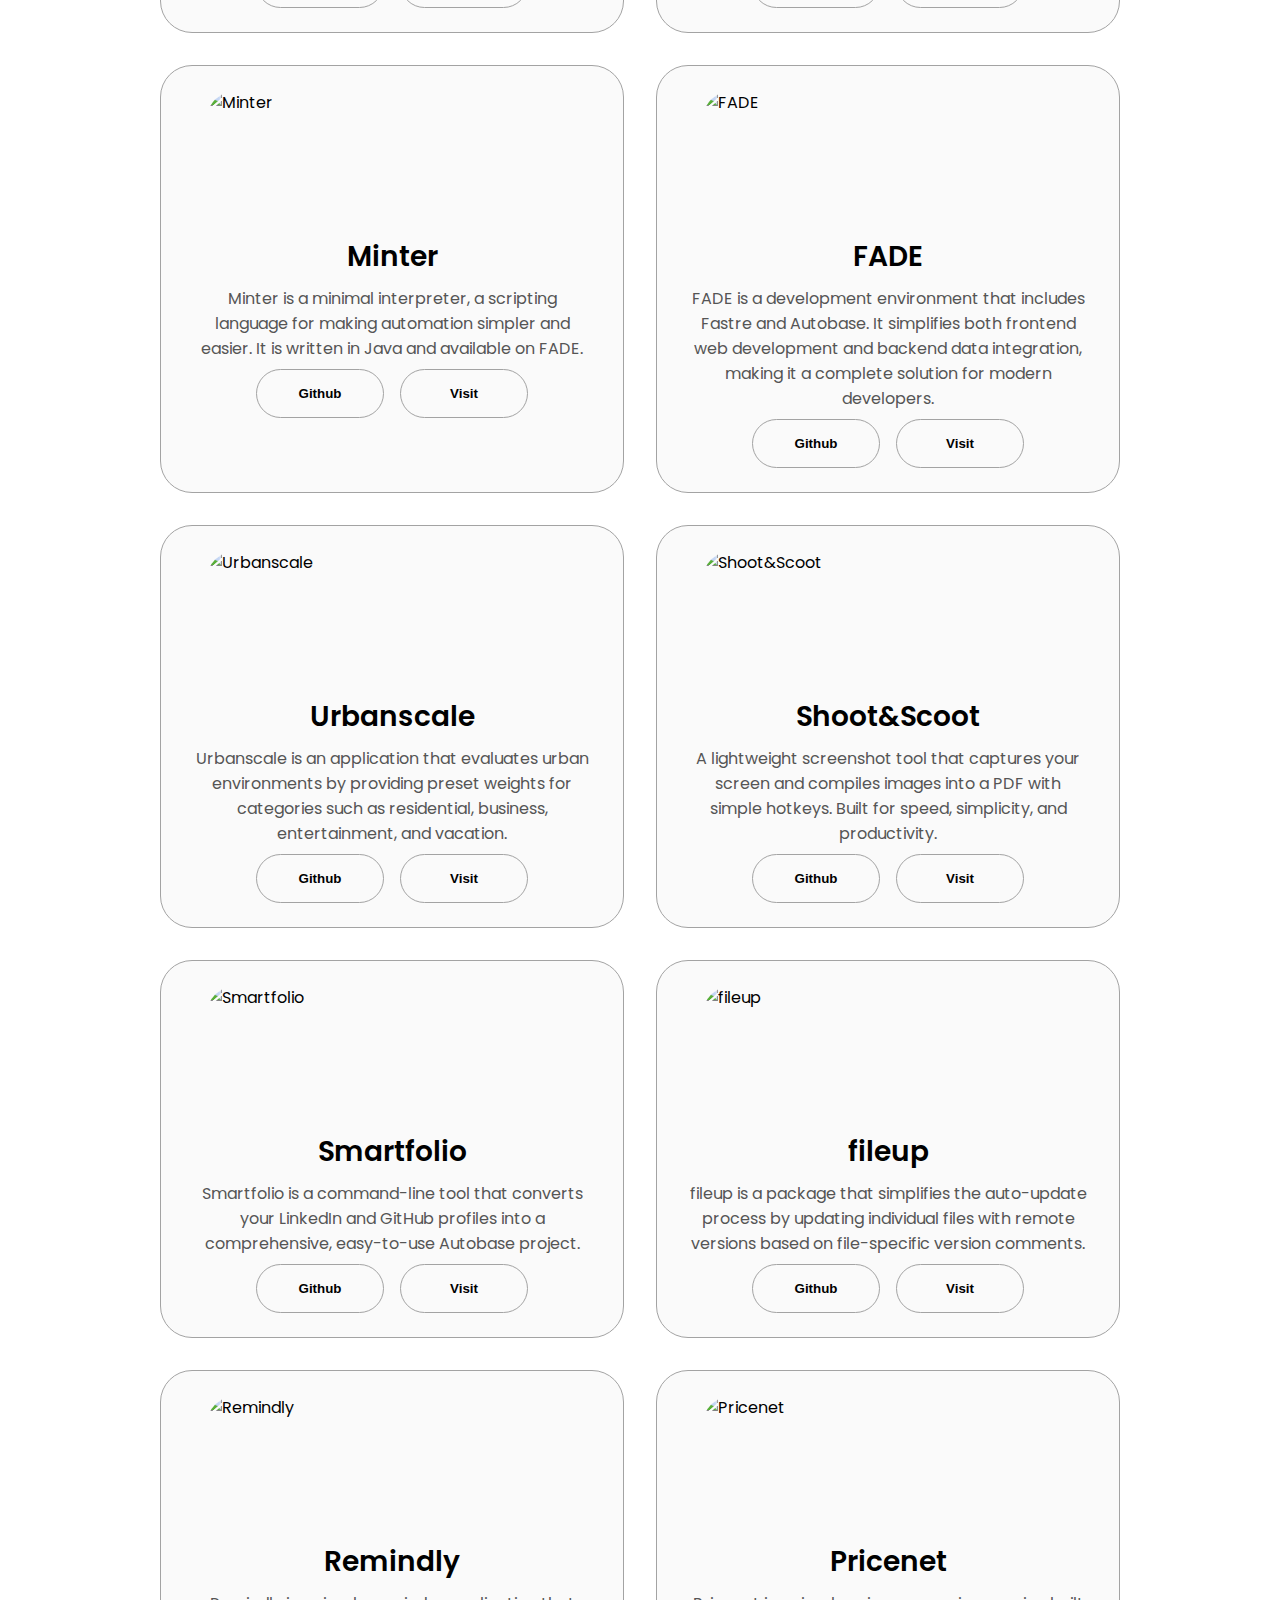
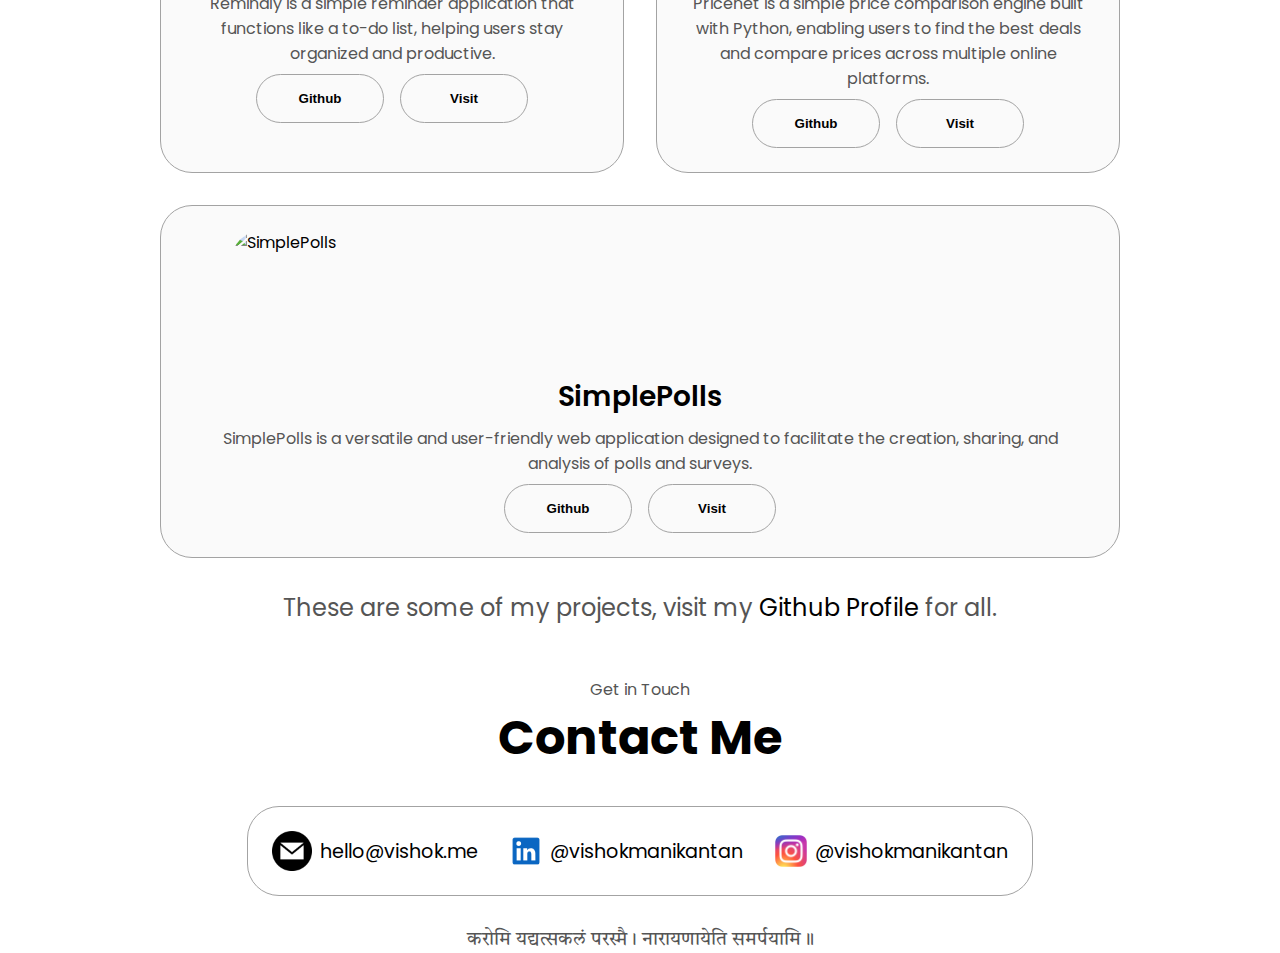
==== commit 06b712f8: "Added active projects" ====
--- a/index.html
+++ b/index.html
@@ -383,90 +383,238 @@
       <h1 class="title">Highlights</h1>
       <div class="experience-details-container">
         <div class="about-containers">
-
-          <div class="details-container color-container">
-            <div class="article-container">
-              <img
-                src="assets/fastre.svg"
-                alt="FASTRE"
-                class="project-img"
-                style="min-height: 138px !important;"             
-              />
-            </div>
-            <h2 class="experience-sub-title project-title">Fastre</h2>
-            <p class="description">A lightweight runtime engine</p>
-            
-            <div class="btn-container">
-              <button
-                class="btn btn-color-2 project-btn"
-                onclick="location.href='https://github.com/mvishok/fastre'"
-              >
-                Github
-              </button>
-              <button
-                class="btn btn-color-2 project-btn"
-                onclick="location.href='https://fastre.vishok.me'"
-              >
-                Visit
-              </button>
+            <div class="details-container color-container">
+              <div class="article-container">
+                <img
+                  src="https://blog.vishok.me/static/images/projects/fastre.svg"
+                  alt="Fastre"
+                  class="project-img"
+                  style="min-height: 138px !important;"
+                />
+              </div>
+              <h2 class="experience-sub-title project-title">Fastre</h2>
+              <p class="description">Fastre is a lightweight, fast runtime engine for efficient server-side rendering and dynamic content handling, using HTML-like templating. Ideal for high-performance web applications.</p>
+              <div class="btn-container">
+                <button class="btn btn-color-2 project-btn" onclick="location.href='https://github.com/mvishok/fastre'">
+                  Github
+                </button>
+                <button class="btn btn-color-2 project-btn" onclick="location.href='https://fastre.vishok.me'">
+                  Visit
+                </button>
+              </div>
+            </div>
+          
+            <div class="details-container color-container">
+              <div class="article-container">
+                <img
+                  src="https://blog.vishok.me/static/images/projects/autobase.svg"
+                  alt="Autobase"
+                  class="project-img"
+                  style="min-height: 138px !important;"
+                />
+              </div>
+              <h2 class="experience-sub-title project-title">Autobase</h2>
+              <p class="description">Autobase is a versatile runtime engine designed for seamless data integration and API middleware. It simplifies how data is handled across different systems.</p>
+              <div class="btn-container">
+                <button class="btn btn-color-2 project-btn" onclick="location.href='https://github.com/mvishok/autobase'">
+                  Github
+                </button>
+                <button class="btn btn-color-2 project-btn" onclick="location.href='https://autobase.vishok.me'">
+                  Visit
+                </button>
+              </div>
+            </div>
+          
+            <div class="details-container color-container">
+              <div class="article-container">
+                <img
+                  src="https://blog.vishok.me/static/images/projects/minter.png"
+                  alt="Minter"
+                  class="project-img"
+                  style="min-height: 138px !important;"
+                />
+              </div>
+              <h2 class="experience-sub-title project-title">Minter</h2>
+              <p class="description">Minter is a minimal interpreter, a scripting language for making automation simpler and easier. It is written in Java and available on FADE.</p>
+              <div class="btn-container">
+                <button class="btn btn-color-2 project-btn" onclick="location.href='https://github.com/mvishok/minter'">
+                  Github
+                </button>
+                <button class="btn btn-color-2 project-btn" onclick="location.href='https://minter.vishok.me'">
+                  Visit
+                </button>
+              </div>
+            </div>
+          
+            <div class="details-container color-container">
+              <div class="article-container">
+                <img
+                  src="https://blog.vishok.me/static/images/projects/fade.png"
+                  alt="FADE"
+                  class="project-img"
+                  style="min-height: 138px !important;"
+                />
+              </div>
+              <h2 class="experience-sub-title project-title">FADE</h2>
+              <p class="description">FADE is a development environment that includes Fastre and Autobase. It simplifies both frontend web development and backend data integration, making it a complete solution for modern developers.</p>
+              <div class="btn-container">
+                <button class="btn btn-color-2 project-btn" onclick="location.href='https://github.com/mvishok/fade'">
+                  Github
+                </button>
+                <button class="btn btn-color-2 project-btn" onclick="location.href='https://fade.vishok.me'">
+                  Visit
+                </button>
+              </div>
+            </div>
+          
+            <div class="details-container color-container">
+              <div class="article-container">
+                <img
+                  src="https://blog.vishok.me/static/images/projects/urbanscale.png"
+                  alt="Urbanscale"
+                  class="project-img"
+                  style="min-height: 138px !important;"
+                />
+              </div>
+              <h2 class="experience-sub-title project-title">Urbanscale</h2>
+              <p class="description">Urbanscale is an application that evaluates urban environments by providing preset weights for categories such as residential, business, entertainment, and vacation.</p>
+              <div class="btn-container">
+                <button class="btn btn-color-2 project-btn" onclick="location.href='https://github.com/mvishok/locarank'">
+                  Github
+                </button>
+                <button class="btn btn-color-2 project-btn" onclick="location.href='https://urbanscale.vishok.me'">
+                  Visit
+                </button>
+              </div>
+            </div>
+          
+            <div class="details-container color-container">
+              <div class="article-container">
+                <img
+                  src="https://blog.vishok.me/static/images/projects/shootscoot.png"
+                  alt="Shoot&Scoot"
+                  class="project-img"
+                  style="min-height: 138px !important;"
+                />
+              </div>
+              <h2 class="experience-sub-title project-title">Shoot&Scoot</h2>
+              <p class="description">A lightweight screenshot tool that captures your screen and compiles images into a PDF with simple hotkeys. Built for speed, simplicity, and productivity.</p>
+              <div class="btn-container">
+                <button class="btn btn-color-2 project-btn" onclick="location.href='https://github.com/mvishok/shoot-scoot'">
+                  Github
+                </button>
+                <button class="btn btn-color-2 project-btn" onclick="location.href='https://ss.vishok.me'">
+                  Visit
+                </button>
+              </div>
+            </div>
+          
+            <div class="details-container color-container">
+              <div class="article-container">
+                <img
+                  src="https://blog.vishok.me/static/images/projects/smartfolio.png"
+                  alt="Smartfolio"
+                  class="project-img"
+                  style="min-height: 138px !important;"
+                />
+              </div>
+              <h2 class="experience-sub-title project-title">Smartfolio</h2>
+              <p class="description">Smartfolio is a command-line tool that converts your LinkedIn and GitHub profiles into a comprehensive, easy-to-use Autobase project.</p>
+              <div class="btn-container">
+                <button class="btn btn-color-2 project-btn" onclick="location.href='https://github.com/mvishok/smartfolio'">
+                  Github
+                </button>
+                <button class="btn btn-color-2 project-btn" onclick="location.href='https://smartfolio.vishok.me'">
+                  Visit
+                </button>
+              </div>
+            </div>
+          
+            <div class="details-container color-container">
+              <div class="article-container">
+                <img
+                  src="https://blog.vishok.me/static/images/projects/fileup.svg"
+                  alt="fileup"
+                  class="project-img"
+                  style="min-height: 138px !important;"
+                />
+              </div>
+              <h2 class="experience-sub-title project-title">fileup</h2>
+              <p class="description">fileup is a package that simplifies the auto-update process by updating individual files with remote versions based on file-specific version comments.</p>
+              <div class="btn-container">
+                <button class="btn btn-color-2 project-btn" onclick="location.href='https://github.com/mvishok/fileup'">
+                  Github
+                </button>
+                <button class="btn btn-color-2 project-btn" onclick="location.href='https://fileup.vishok.me'">
+                  Visit
+                </button>
+              </div>
+            </div>
+          
+            <div class="details-container color-container">
+              <div class="article-container">
+                <img
+                  src="https://blog.vishok.me/static/images/projects/remindly.png"
+                  alt="Remindly"
+                  class="project-img"
+                  style="min-height: 138px !important;"
+                />
+              </div>
+              <h2 class="experience-sub-title project-title">Remindly</h2>
+              <p class="description">Remindly is a simple reminder application that functions like a to-do list, helping users stay organized and productive.</p>
+              <div class="btn-container">
+                <button class="btn btn-color-2 project-btn" onclick="location.href='https://github.com/mvishok/remindly'">
+                  Github
+                </button>
+                <button class="btn btn-color-2 project-btn" onclick="location.href='https://remindly.vishok.me'">
+                  Visit
+                </button>
+              </div>
+            </div>
+          
+            <div class="details-container color-container">
+              <div class="article-container">
+                <img
+                  src="https://blog.vishok.me/static/images/projects/pricenet.svg"
+                  alt="Pricenet"
+                  class="project-img"
+                  style="min-height: 138px !important;"
+                />
+              </div>
+              <h2 class="experience-sub-title project-title">Pricenet</h2>
+              <p class="description">Pricenet is a simple price comparison engine built with Python, enabling users to find the best deals and compare prices across multiple online platforms.</p>
+              <div class="btn-container">
+                <button class="btn btn-color-2 project-btn" onclick="location.href='https://github.com/mvishok/pricenet'">
+                  Github
+                </button>
+                <button class="btn btn-color-2 project-btn" onclick="location.href='https://pricenet.vishok.me'">
+                  Visit
+                </button>
+              </div>
+            </div>
+          
+            <div class="details-container color-container">
+              <div class="article-container">
+                <img
+                  src="https://blog.vishok.me/static/images/projects/simplepolls.svg"
+                  alt="SimplePolls"
+                  class="project-img"
+                  style="min-height: 138px !important;"
+                />
+              </div>
+              <h2 class="experience-sub-title project-title">SimplePolls</h2>
+              <p class="description">SimplePolls is a versatile and user-friendly web application designed to facilitate the creation, sharing, and analysis of polls and surveys.</p>
+              <div class="btn-container">
+                <button class="btn btn-color-2 project-btn" onclick="location.href='https://github.com/mvishok/simplepolls'">
+                  Github
+                </button>
+                <button class="btn btn-color-2 project-btn" onclick="location.href='https://polls.vishok.me'">
+                  Visit
+                </button>
+              </div>
             </div>
           </div>
           
-          <div class="details-container color-container">
-            <div class="article-container">
-              <img
-                src="./assets/autobase-logo.svg"
-                alt="Autobase"
-                class="project-img"
-                style="min-height: 138px !important;"
-              />
-            </div>
-            <h2 class="experience-sub-title project-title">Autobase</h2>
-            <p class="description">Data integration & api server</p>
-            <div class="btn-container">
-              <button
-                class="btn btn-color-2 project-btn"
-                onclick="location.href='https://github.com/mvishok/autobase'"
-              >
-                Github
-              </button>
-              <button
-                class="btn btn-color-2 project-btn"
-                onclick="location.href='https://autobase.vishok.me/'"
-              >
-                Visit
-              </button>
-            </div>
-          </div>
-
-          <div class="details-container color-container">
-            <div class="article-container">
-              <img
-                src="./assets/pricenet.svg"
-                alt="Pricenet"
-                class="project-img"
-                style="min-height: 138px !important;"             
-              />
-            </div>
-            <h2 class="experience-sub-title project-title">Pricenet</h2>
-            <p class="description">A price comparision engine</p>
-            <div class="btn-container">
-              <button
-                class="btn btn-color-2 project-btn"
-                onclick="location.href='https://github.com/mvishok/pricenet'"
-              >
-                Github
-              </button>
-              <button
-                class="btn btn-color-2 project-btn"
-                onclick="location.href='https://pricenet.vishok.me'"
-              >
-                Visit
-              </button>
-            </div>
-          </div>
-
-        </div>
 
         <center><p class="section__text__p2" style="font-size:x-large !important">
             These are some of my projects, visit my <a href="https://github.com/mvishok/?tab=repositories">Github Profile</a> for all.
--- a/style.css
+++ b/style.css
@@ -368,6 +368,7 @@
   border-radius: 2rem;
   width: 90%;
   height: 90%;
+  object-fit: contain;
 }
 
 .project-title {
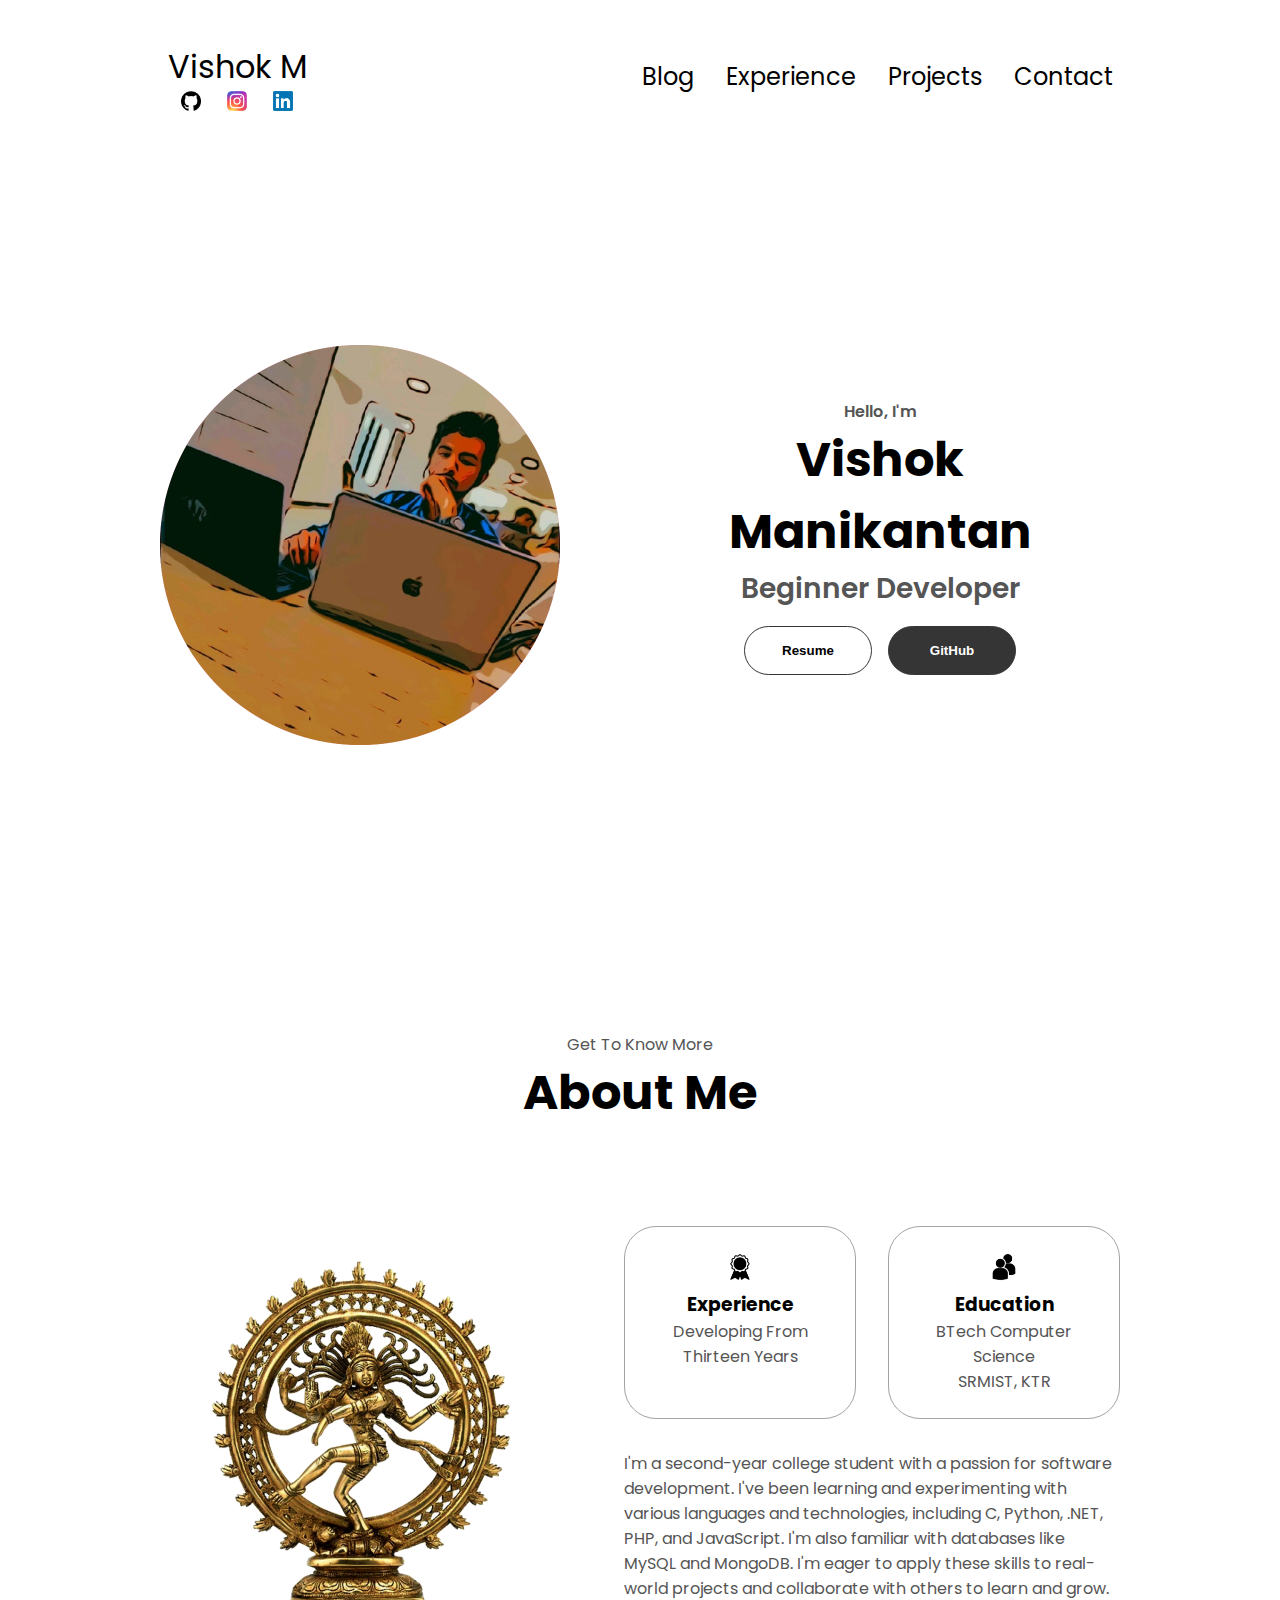
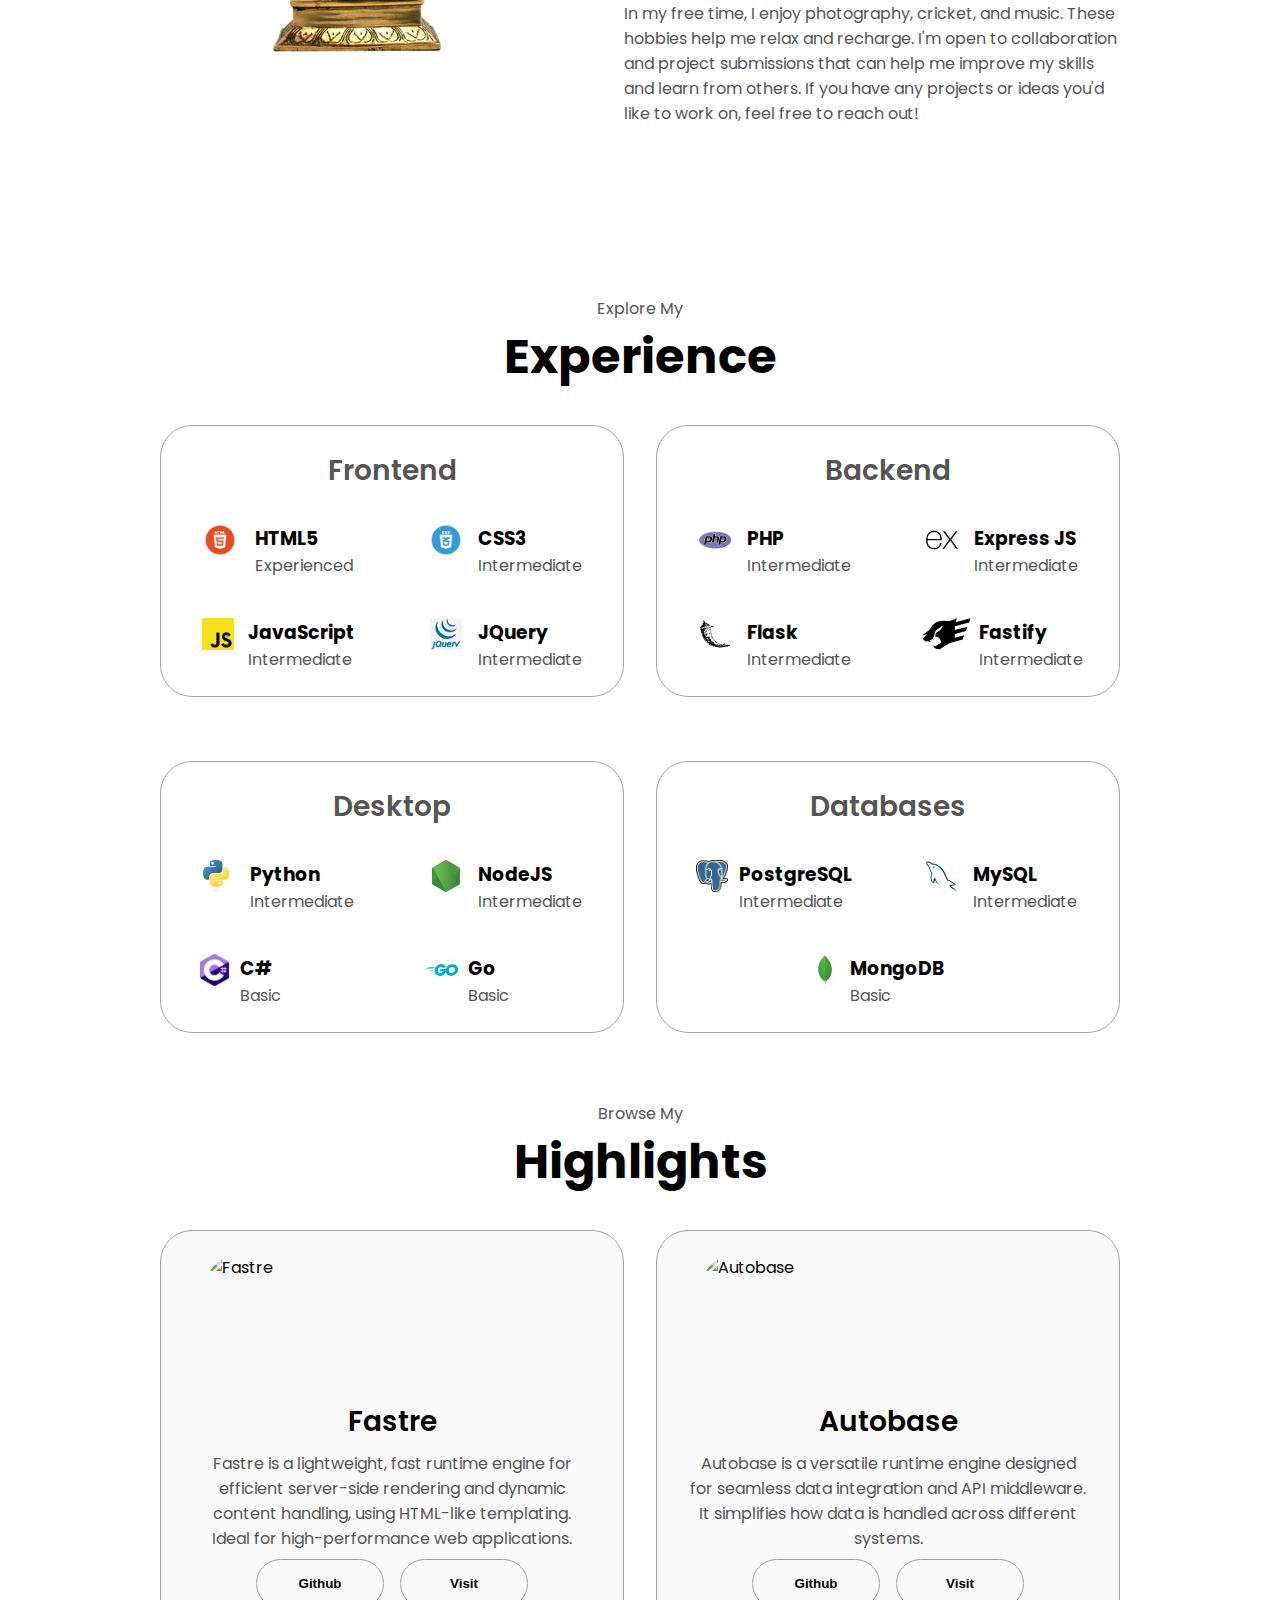
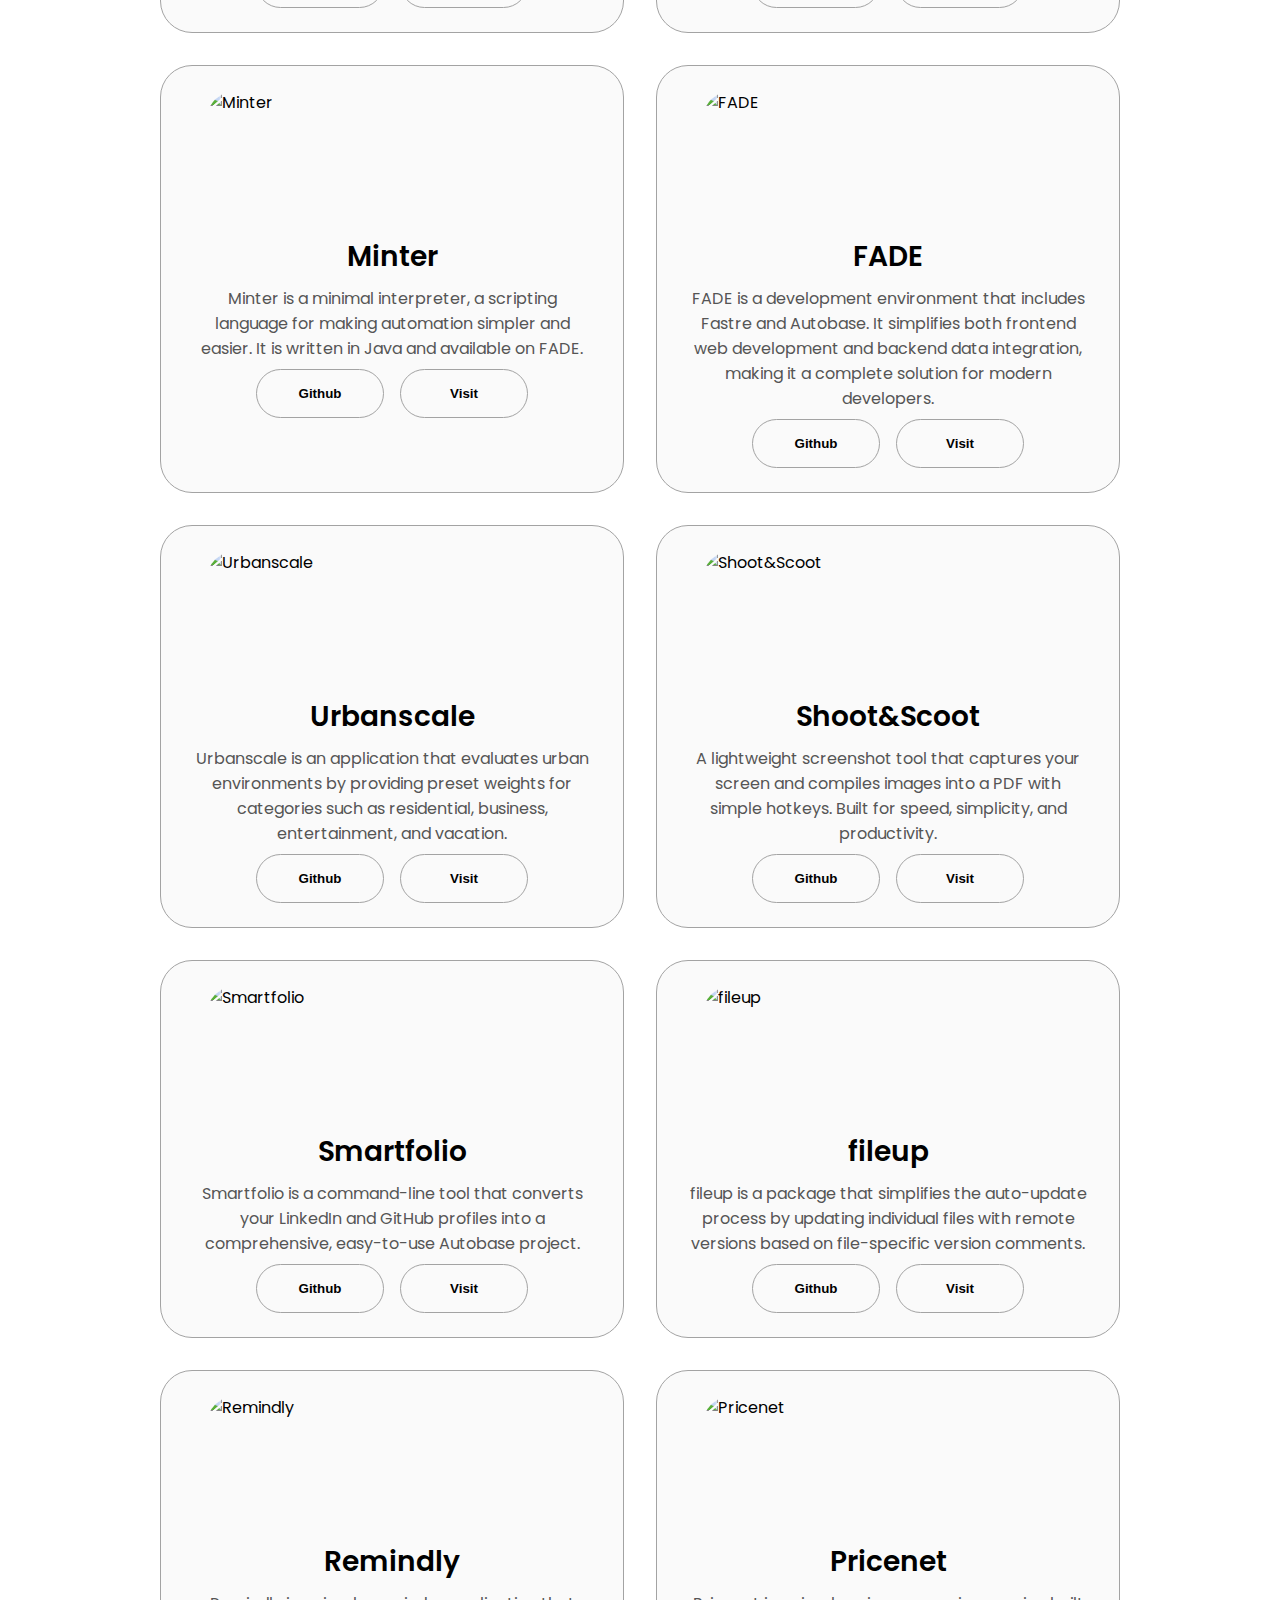
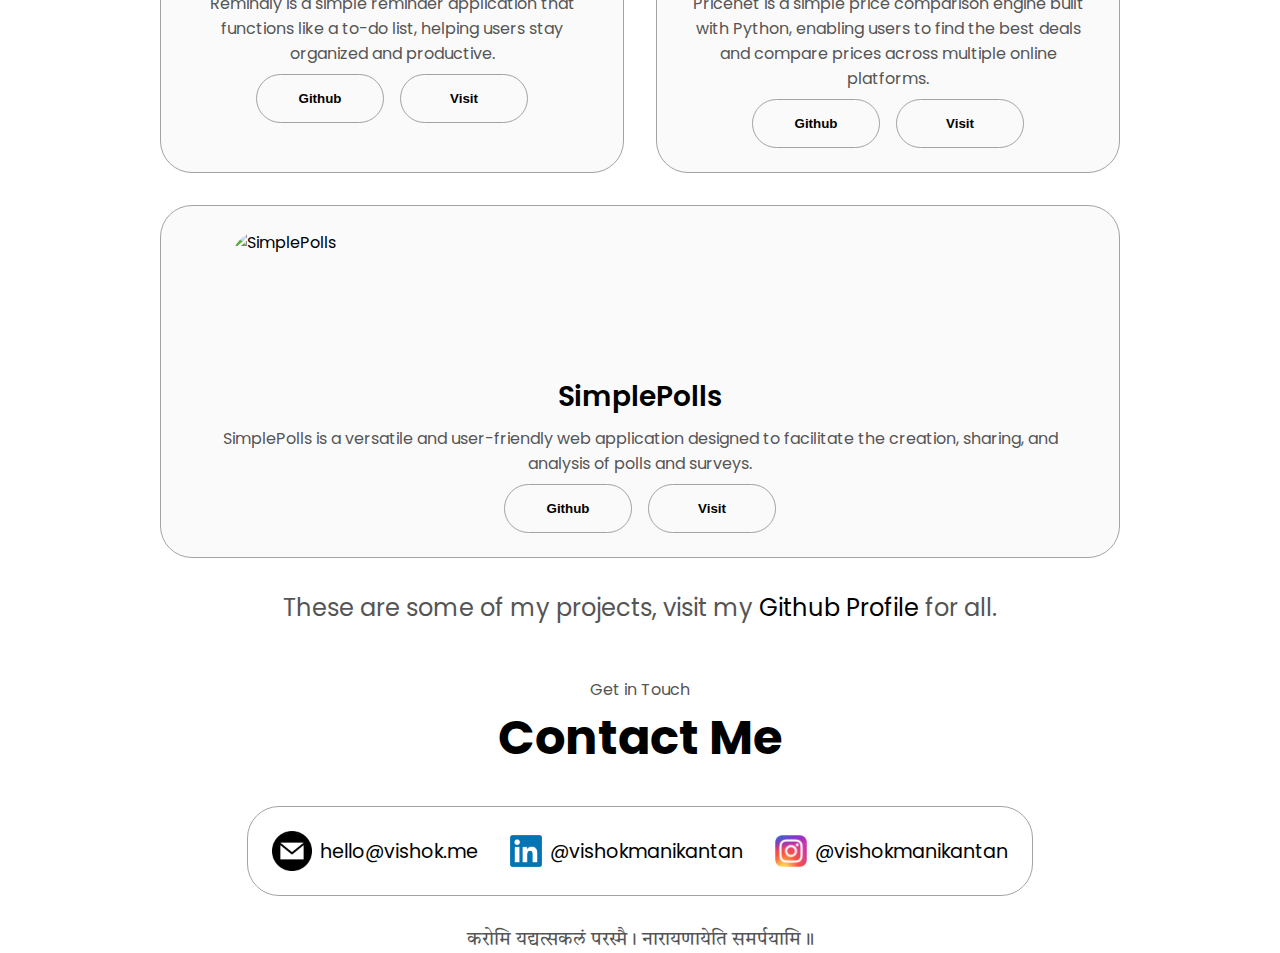
==== commit a471dae6: "Update social media links and navigation in index.html" ====
--- a/index.html
+++ b/index.html
@@ -45,15 +45,15 @@
       <div class="logo">Vishok M
         <center>
         <p style="font-size: 0px;" id="icons">
-          <a href="https://fastre.vishok.me/"><img src="/assets/fastre.png" height="20px"/></a>
-          <a href="https://autobase.vishok.me/"><img src="/assets/autobase.svg" height="20px"/></a>
-          <a href="https://fade.vishok.me/"><img src="https://fade.vishok.me/fadicon.png" height="20px"></a>
+          <a href="https://github.com/mvishok/"><img src="assets/github.png" height="20px"/></a>
+          <a href="https://instagram.com/vishokmanikantan"><img src="/assets/instagram.webp" height="20px"/></a>
+          <a href="https://linkedin.com/in/vishokmanikantan"><img src="/assets/linkedin.png" height="20px"></a>
         </p>
       </center>
       </div>
       <div>
         <ul class="nav-links">
-          <li><a href="#about">About</a></li>
+          <li><a href="https://blog.vishok.me/">Blog</a></li>
           <li><a href="#experience">Experience</a></li>
           <li><a href="#projects">Projects</a></li>
           <li><a href="#contact">Contact</a></li>
@@ -64,9 +64,9 @@
       <div class="logo">Vishok M
         <center>
           <p style="font-size: 0px;" id="icons">
-          <a href="https://fastre.vishok.me/"><img src="/assets/fastre.png" height="14px"/></a>
-          <a href="https://autobase.vishok.me/"><img src="/assets/autobase.svg" height="14px"/></a>
-          <a href="https://fade.vishok.me/"><img src="https://fade.vishok.me/fadicon.png" height="14px"></a>
+          <a href="https://github.com/mvishok/"><img src="assets/github.png" height="14px"/></a>
+          <a href="https://instagram.com/vishokmanikantan"><img src="/assets/instagram.webp" height="14px"/></a>
+          <a href="https://linkedin.com/in/vishokmanikantan"><img src="/assets/linkedin.png" height="14px"></a>
           </p>
         </center>
       </div>
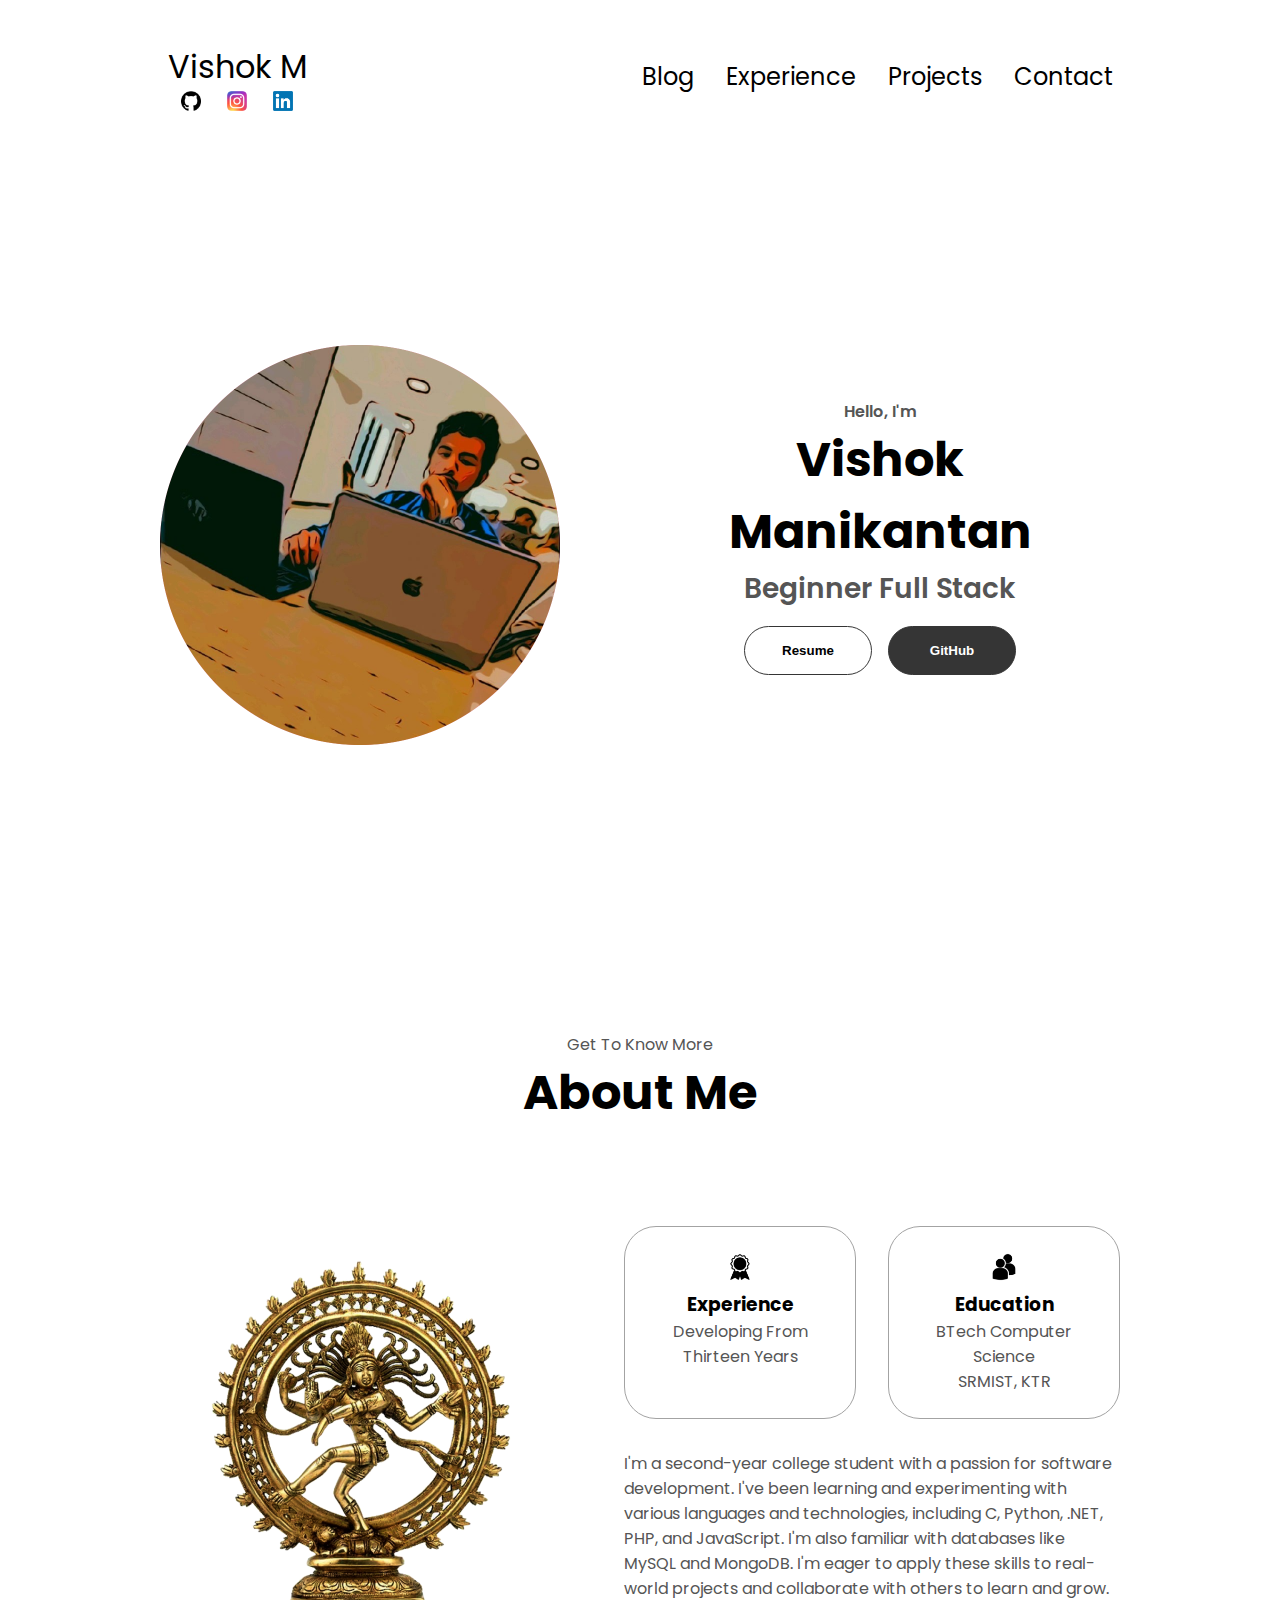
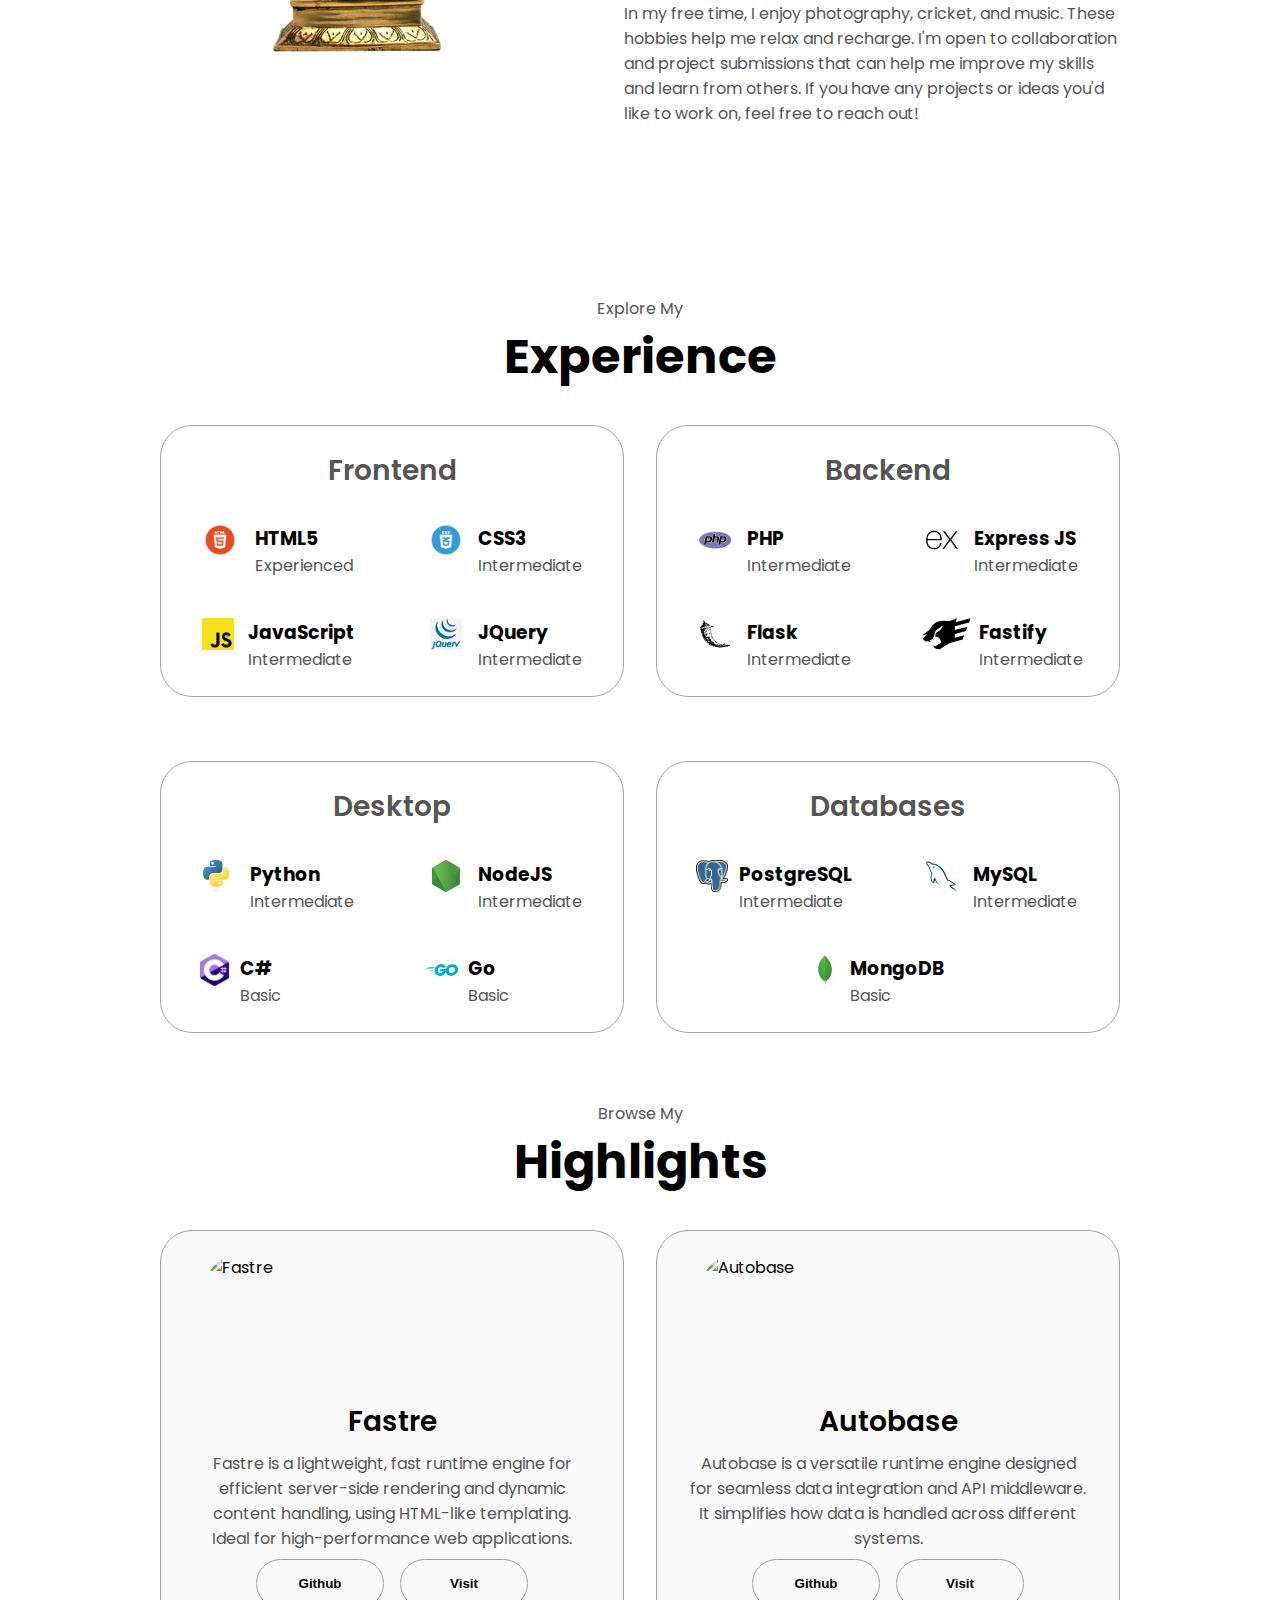
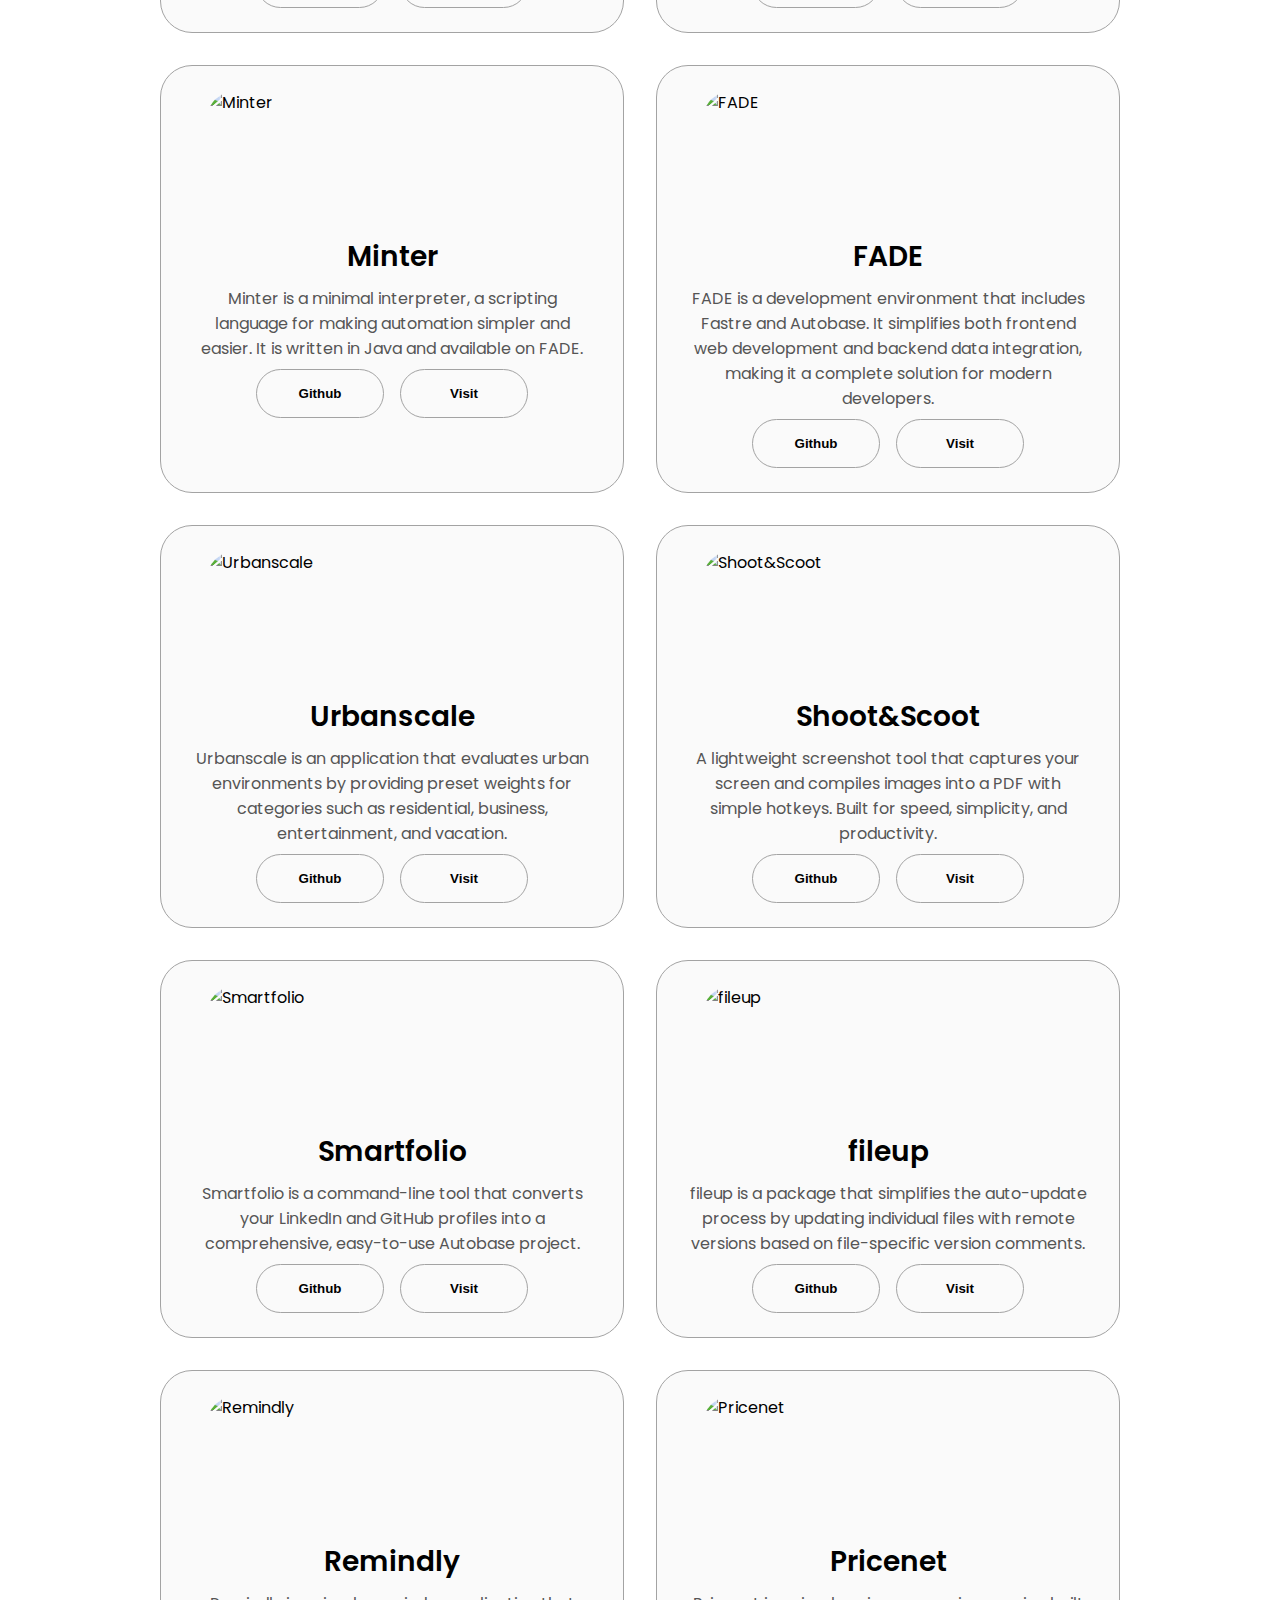
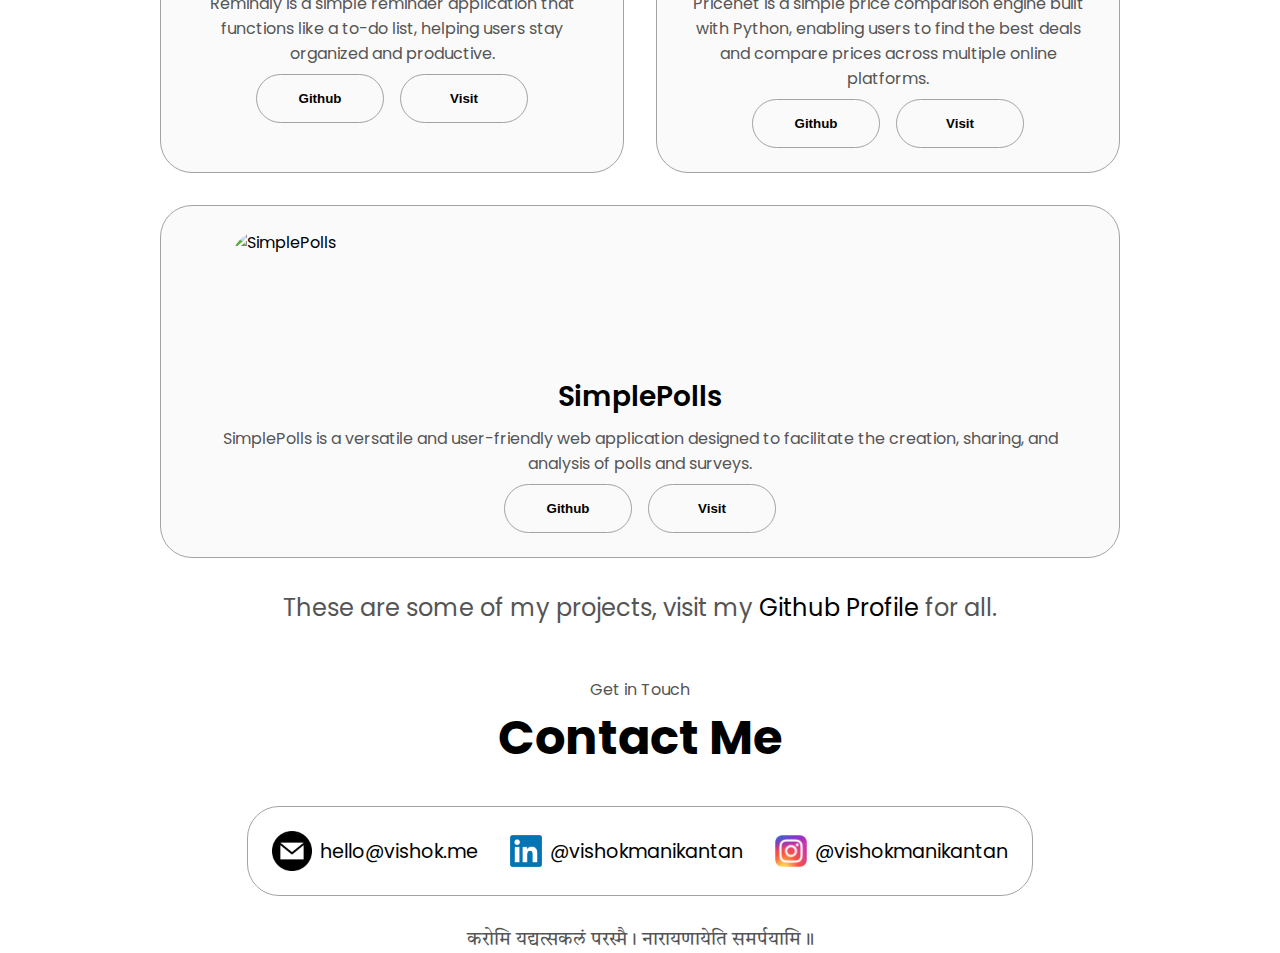
==== commit dcd4842e: "Changed title" ====
--- a/index.html
+++ b/index.html
@@ -41,6 +41,7 @@
     </style>
   </head>
   <body>
+    <img src="./assets/profile-pic.png" alt="Vishok profile picture" style="display: none;" />
     <nav id="desktop-nav">
       <div class="logo">Vishok M
         <center>
@@ -86,12 +87,12 @@
     </nav>
     <section id="profile">
       <div class="section__pic-container">
-        <img src="./assets/profile-pic.png" alt="John Doe profile picture" />
+        <img src="./assets/profile-pic.png" alt="Vishok profile picture" />
       </div>
       <div class="section__text">
         <p class="section__text__p1">Hello, I'm</p>
         <h1 class="title">Vishok Manikantan</h1>
-        <p class="section__text__p2">Beginner Developer</p>
+        <p class="section__text__p2">Beginner Full Stack</p>
         <div class="btn-container">
           <a href="/assets/vishok.pdf" target="_blank">
           <button class="btn btn-color-2">
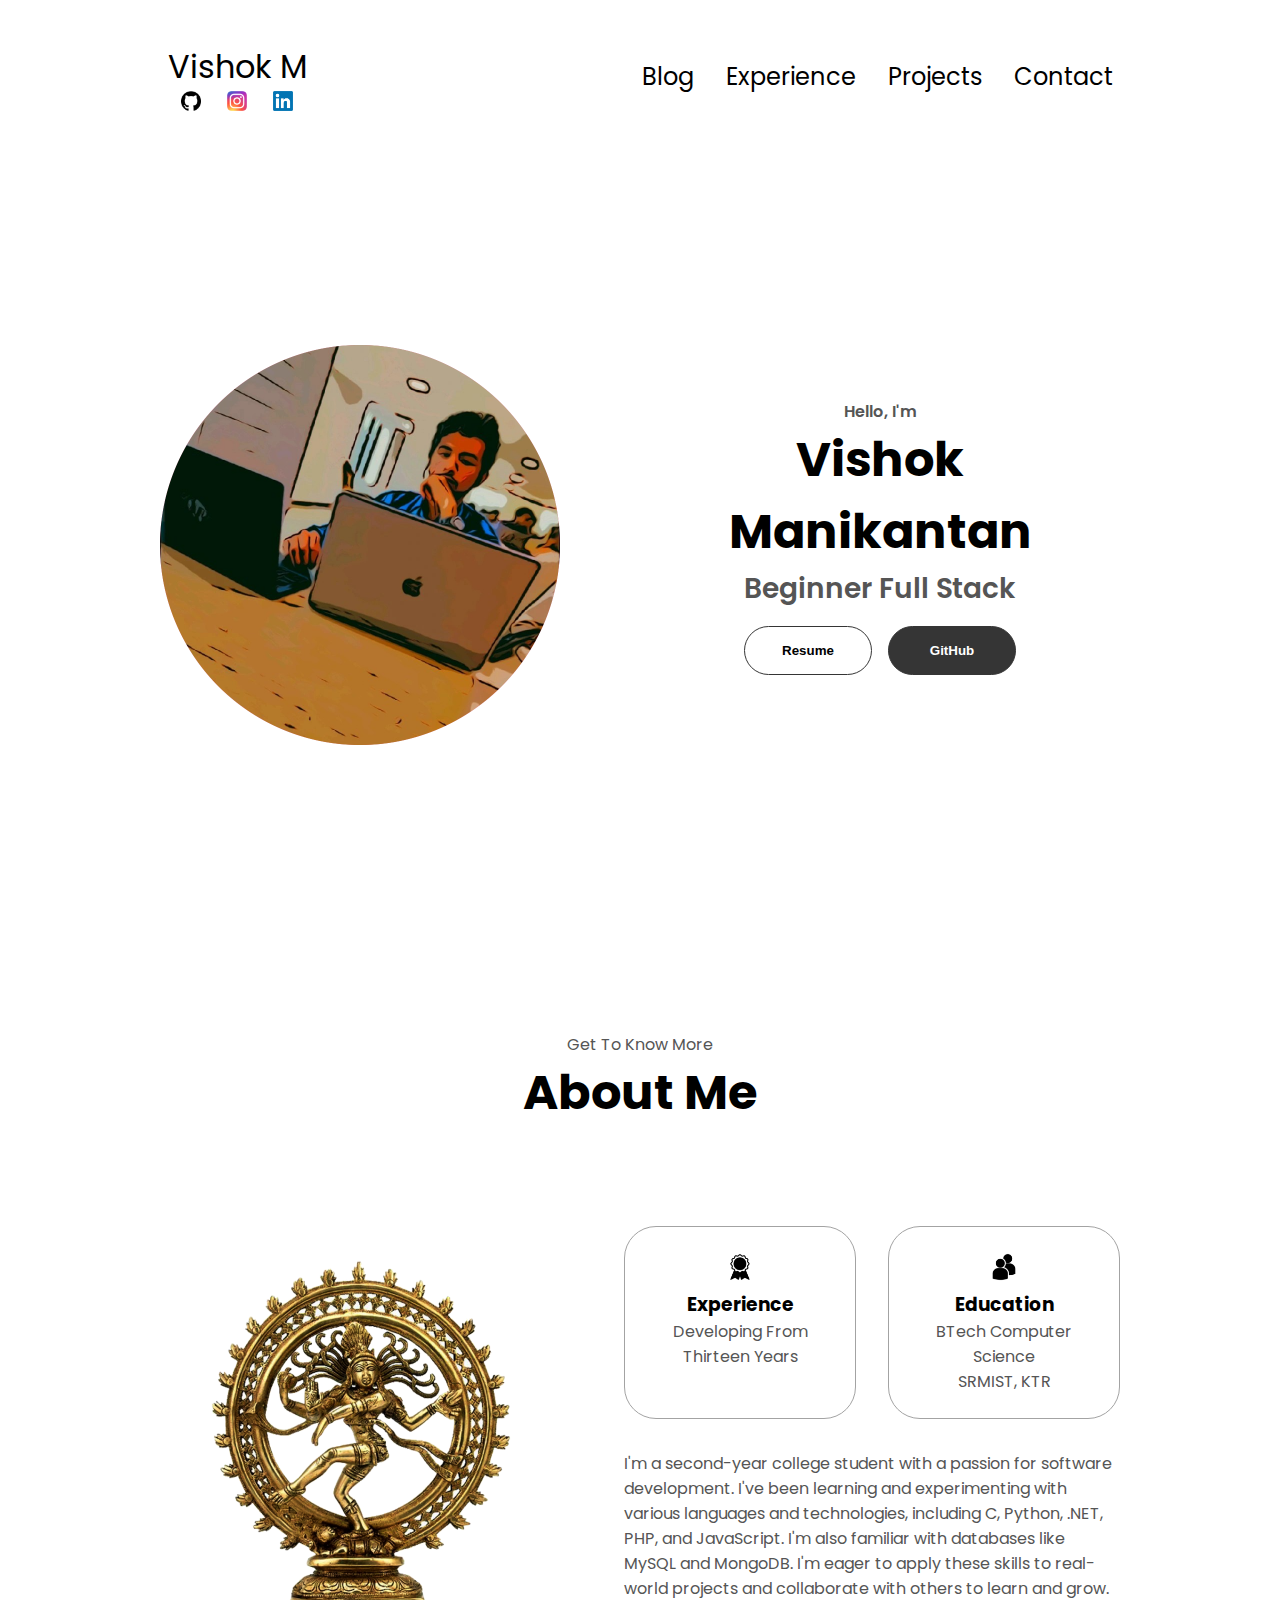
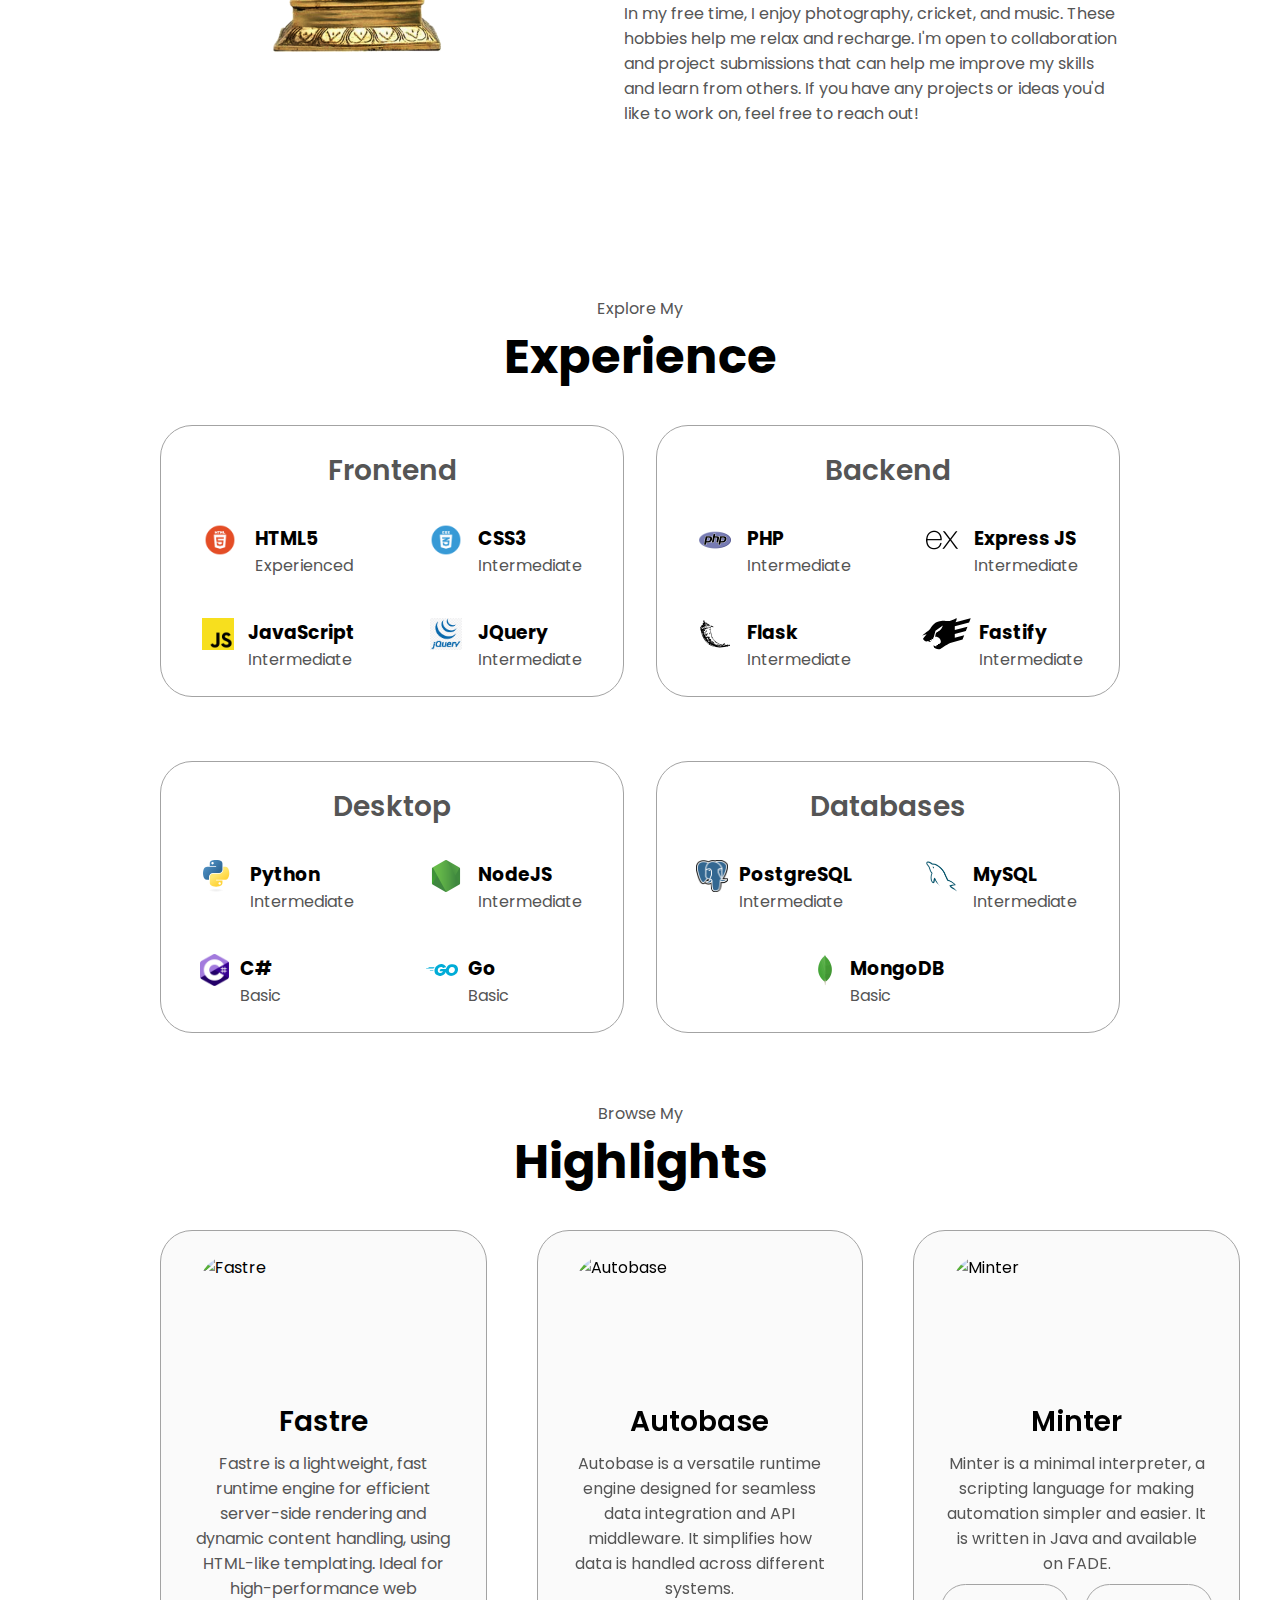
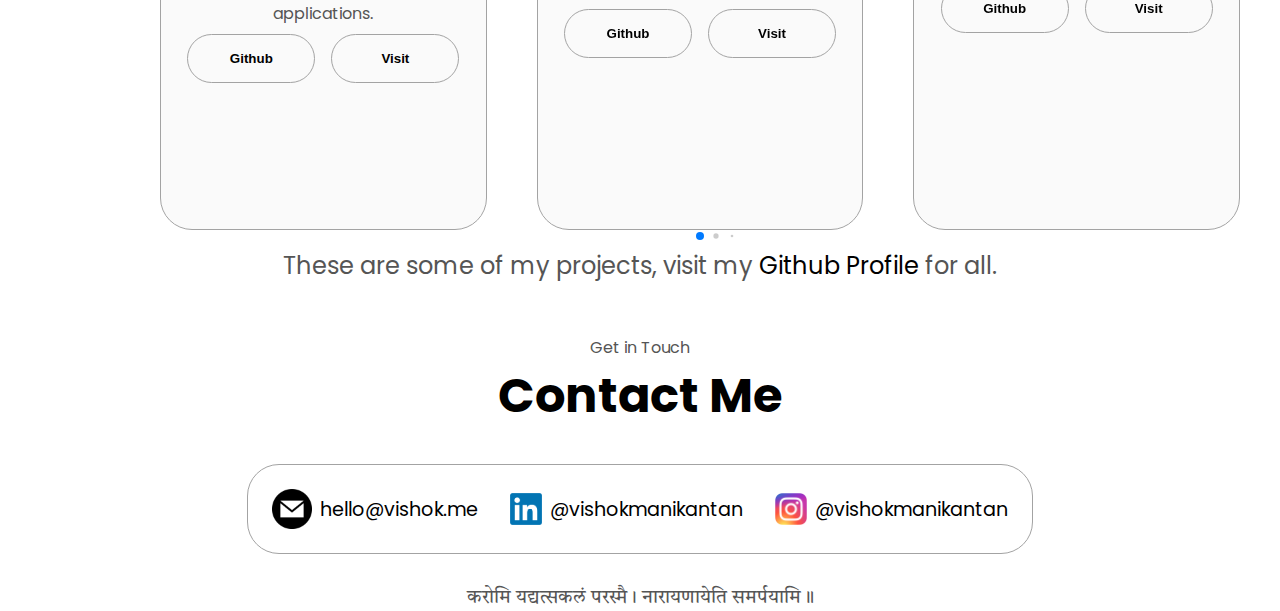
==== commit 931654cf: "Added slider for projects cards" ====
--- a/index.html
+++ b/index.html
@@ -12,6 +12,7 @@
     <link rel="preconnect" href="https://fonts.googleapis.com">
     <link rel="preconnect" href="https://fonts.gstatic.com" crossorigin>
     <link href="https://fonts.googleapis.com/css2?family=Tiro+Devanagari+Sanskrit:ital@0;1&display=swap" rel="stylesheet">
+    <link rel="stylesheet" href="https://cdn.jsdelivr.net/npm/swiper@11/swiper-bundle.min.css" />
     <style>
         ::-webkit-scrollbar {
             width: 5px;
@@ -37,6 +38,20 @@
             font-weight: 400;
             font-style: normal;
         }
+
+        .swiper {
+            width: 1080px;
+            height: 650px;
+        }
+        /* for mobile view */
+        @media only screen and (max-width: 768px) {
+            .swiper {
+                width: 300px;
+                height: 650px;
+            }
+        }
+
+
 
     </style>
   </head>
@@ -383,240 +398,288 @@
       <p class="section__text__p1">Browse My</p>
       <h1 class="title">Highlights</h1>
       <div class="experience-details-container">
-        <div class="about-containers">
-            <div class="details-container color-container">
-              <div class="article-container">
-                <img
-                  src="https://blog.vishok.me/static/images/projects/fastre.svg"
-                  alt="Fastre"
-                  class="project-img"
-                  style="min-height: 138px !important;"
-                />
-              </div>
-              <h2 class="experience-sub-title project-title">Fastre</h2>
-              <p class="description">Fastre is a lightweight, fast runtime engine for efficient server-side rendering and dynamic content handling, using HTML-like templating. Ideal for high-performance web applications.</p>
-              <div class="btn-container">
-                <button class="btn btn-color-2 project-btn" onclick="location.href='https://github.com/mvishok/fastre'">
-                  Github
-                </button>
-                <button class="btn btn-color-2 project-btn" onclick="location.href='https://fastre.vishok.me'">
-                  Visit
-                </button>
-              </div>
+        <div class="swiper">
+            <div class="swiper-wrapper">
+                <div class="swiper-slide">
+                <div class="about-containers">
+                    <div class="details-container color-container" style="height: 550px !important;">
+                    <div class="article-container">
+                        <img
+                        src="https://blog.vishok.me/static/images/projects/fastre.svg"
+                        alt="Fastre"
+                        class="project-img"
+                        style="min-height: 138px !important;"
+                        />
+                    </div>
+                    <h2 class="experience-sub-title project-title">Fastre</h2>
+                    <p class="description">Fastre is a lightweight, fast runtime engine for efficient server-side rendering and dynamic content handling, using HTML-like templating. Ideal for high-performance web applications.</p>
+                    <div class="btn-container">
+                        <button class="btn btn-color-2 project-btn" onclick="location.href='https://github.com/mvishok/fastre'">
+                        Github
+                        </button>
+                        <button class="btn btn-color-2 project-btn" onclick="location.href='https://fastre.vishok.me'">
+                        Visit
+                        </button>
+                    </div>
+                    </div>
+                </div>
+                </div>
+                
+                <div class="swiper-slide">
+                <div class="about-containers">
+                    <div class="details-container color-container" style="height: 550px !important;">
+                    <div class="article-container">
+                        <img
+                        src="https://blog.vishok.me/static/images/projects/autobase.svg"
+                        alt="Autobase"
+                        class="project-img"
+                        style="min-height: 138px !important;"
+                        />
+                    </div>
+                    <h2 class="experience-sub-title project-title">Autobase</h2>
+                    <p class="description">Autobase is a versatile runtime engine designed for seamless data integration and API middleware. It simplifies how data is handled across different systems.</p>
+                    <div class="btn-container">
+                        <button class="btn btn-color-2 project-btn" onclick="location.href='https://github.com/mvishok/autobase'">
+                        Github
+                        </button>
+                        <button class="btn btn-color-2 project-btn" onclick="location.href='https://autobase.vishok.me'">
+                        Visit
+                        </button>
+                    </div>
+                    </div>
+                </div>
+                </div>
+                
+                <div class="swiper-slide">
+                <div class="about-containers">
+                    <div class="details-container color-container" style="height: 550px !important;">
+                    <div class="article-container">
+                        <img
+                        src="https://blog.vishok.me/static/images/projects/minter.png"
+                        alt="Minter"
+                        class="project-img"
+                        style="min-height: 138px !important;"
+                        />
+                    </div>
+                    <h2 class="experience-sub-title project-title">Minter</h2>
+                    <p class="description">Minter is a minimal interpreter, a scripting language for making automation simpler and easier. It is written in Java and available on FADE.</p>
+                    <div class="btn-container">
+                        <button class="btn btn-color-2 project-btn" onclick="location.href='https://github.com/mvishok/minter'">
+                        Github
+                        </button>
+                        <button class="btn btn-color-2 project-btn" onclick="location.href='https://minter.vishok.me'">
+                        Visit
+                        </button>
+                    </div>
+                    </div>
+                </div>
+                </div>
+                
+                <div class="swiper-slide">
+                <div class="about-containers">
+                    <div class="details-container color-container" style="height: 550px !important;">
+                    <div class="article-container">
+                        <img
+                        src="https://blog.vishok.me/static/images/projects/fade.png"
+                        alt="FADE"
+                        class="project-img"
+                        style="min-height: 138px !important;"
+                        />
+                    </div>
+                    <h2 class="experience-sub-title project-title">FADE</h2>
+                    <p class="description">FADE is a development environment that includes Fastre and Autobase. It simplifies both frontend web development and backend data integration, making it a complete solution for modern developers.</p>
+                    <div class="btn-container">
+                        <button class="btn btn-color-2 project-btn" onclick="location.href='https://github.com/mvishok/fade'">
+                        Github
+                        </button>
+                        <button class="btn btn-color-2 project-btn" onclick="location.href='https://fade.vishok.me'">
+                        Visit
+                        </button>
+                    </div>
+                    </div>
+                </div>
+                </div>
+
+                <div class="swiper-slide">
+                <div class="about-containers">          
+                    <div class="details-container color-container" style="height: 550px !important;">
+                    <div class="article-container">
+                        <img
+                        src="https://blog.vishok.me/static/images/projects/urbanscale.png"
+                        alt="Urbanscale"
+                        class="project-img"
+                        style="min-height: 138px !important;"
+                        />
+                    </div>
+                    <h2 class="experience-sub-title project-title">Urbanscale</h2>
+                    <p class="description">Urbanscale is an application that evaluates urban environments by providing preset weights for categories such as residential, business, entertainment, and vacation.</p>
+                    <div class="btn-container">
+                        <button class="btn btn-color-2 project-btn" onclick="location.href='https://github.com/mvishok/locarank'">
+                        Github
+                        </button>
+                        <button class="btn btn-color-2 project-btn" onclick="location.href='https://urbanscale.vishok.me'">
+                        Visit
+                        </button>
+                    </div>
+                    </div>
+                </div>
+                </div>
+                
+                <div class="swiper-slide">
+                <div class="about-containers">
+                    <div class="details-container color-container" style="height: 550px !important;">
+                    <div class="article-container">
+                        <img
+                        src="https://blog.vishok.me/static/images/projects/shootscoot.png"
+                        alt="Shoot&Scoot"
+                        class="project-img"
+                        style="min-height: 138px !important;"
+                        />
+                    </div>
+                    <h2 class="experience-sub-title project-title">Shoot&Scoot</h2>
+                    <p class="description">A lightweight screenshot tool that captures your screen and compiles images into a PDF with simple hotkeys. Built for speed, simplicity, and productivity.</p>
+                    <div class="btn-container">
+                        <button class="btn btn-color-2 project-btn" onclick="location.href='https://github.com/mvishok/shoot-scoot'">
+                        Github
+                        </button>
+                        <button class="btn btn-color-2 project-btn" onclick="location.href='https://ss.vishok.me'">
+                        Visit
+                        </button>
+                    </div>
+                    </div>
+                </div>
+                </div>
+                
+                <div class="swiper-slide">
+                <div class="about-containers">
+                    <div class="details-container color-container" style="height: 550px !important;">
+                    <div class="article-container">
+                        <img
+                        src="https://blog.vishok.me/static/images/projects/smartfolio.png"
+                        alt="Smartfolio"
+                        class="project-img"
+                        style="min-height: 138px !important;"
+                        />
+                    </div>
+                    <h2 class="experience-sub-title project-title">Smartfolio</h2>
+                    <p class="description">Smartfolio is a command-line tool that converts your LinkedIn and GitHub profiles into a comprehensive, easy-to-use Autobase project.</p>
+                    <div class="btn-container">
+                        <button class="btn btn-color-2 project-btn" onclick="location.href='https://github.com/mvishok/smartfolio'">
+                        Github
+                        </button>
+                        <button class="btn btn-color-2 project-btn" onclick="location.href='https://smartfolio.vishok.me'">
+                        Visit
+                        </button>
+                    </div>
+                    </div>
+                </div>
+                </div>
+
+                <div class="swiper-slide">
+                <div class="about-containers">
+                    <div class="details-container color-container" style="height: 550px !important;">
+                    <div class="article-container">
+                        <img
+                        src="https://blog.vishok.me/static/images/projects/fileup.svg"
+                        alt="fileup"
+                        class="project-img"
+                        style="min-height: 138px !important;"
+                        />
+                    </div>
+                    <h2 class="experience-sub-title project-title">fileup</h2>
+                    <p class="description">fileup is a package that simplifies the auto-update process by updating individual files with remote versions based on file-specific version comments.</p>
+                    <div class="btn-container">
+                        <button class="btn btn-color-2 project-btn" onclick="location.href='https://github.com/mvishok/fileup'">
+                        Github
+                        </button>
+                        <button class="btn btn-color-2 project-btn" onclick="location.href='https://fileup.vishok.me'">
+                        Visit
+                        </button>
+                    </div>
+                    </div>
+                </div>
+                </div>
+                
+                <div class="swiper-slide">
+                <div class="about-containers">
+                    <div class="details-container color-container" style="height: 550px !important;">
+                    <div class="article-container">
+                        <img
+                        src="https://blog.vishok.me/static/images/projects/remindly.png"
+                        alt="Remindly"
+                        class="project-img"
+                        style="min-height: 138px !important;"
+                        />
+                    </div>
+                    <h2 class="experience-sub-title project-title">Remindly</h2>
+                    <p class="description">Remindly is a simple reminder application that functions like a to-do list, helping users stay organized and productive.</p>
+                    <div class="btn-container">
+                        <button class="btn btn-color-2 project-btn" onclick="location.href='https://github.com/mvishok/remindly'">
+                        Github
+                        </button>
+                        <button class="btn btn-color-2 project-btn" onclick="location.href='https://remindly.vishok.me'">
+                        Visit
+                        </button>
+                    </div>
+                    </div>
+                </div>
+                </div>
+                    
+                <div class="swiper-slide">
+                <div class="about-containers">
+                    <div class="details-container color-container" style="height: 550px !important;">
+                    <div class="article-container">
+                        <img
+                        src="https://blog.vishok.me/static/images/projects/pricenet.svg"
+                        alt="Pricenet"
+                        class="project-img"
+                        style="min-height: 138px !important;"
+                        />
+                    </div>
+                    <h2 class="experience-sub-title project-title">Pricenet</h2>
+                    <p class="description">Pricenet is a simple price comparison engine built with Python, enabling users to find the best deals and compare prices across multiple online platforms.</p>
+                    <div class="btn-container">
+                        <button class="btn btn-color-2 project-btn" onclick="location.href='https://github.com/mvishok/pricenet'">
+                        Github
+                        </button>
+                        <button class="btn btn-color-2 project-btn" onclick="location.href='https://pricenet.vishok.me'">
+                        Visit
+                        </button>
+                    </div>
+                    </div>
+                </div>
+                </div>
+                
+                <div class="swiper-slide">
+                <div class="about-containers">
+                    <div class="details-container color-container" style="height: 550px !important;">
+                    <div class="article-container">
+                        <img
+                        src="https://blog.vishok.me/static/images/projects/simplepolls.svg"
+                        alt="SimplePolls"
+                        class="project-img"
+                        style="min-height: 138px !important;"
+                        />
+                    </div>
+                    <h2 class="experience-sub-title project-title">SimplePolls</h2>
+                    <p class="description">SimplePolls is a versatile and user-friendly web application designed to facilitate the creation, sharing, and analysis of polls and surveys.</p>
+                    <div class="btn-container">
+                        <button class="btn btn-color-2 project-btn" onclick="location.href='https://github.com/mvishok/simplepolls'">
+                        Github
+                        </button>
+                        <button class="btn btn-color-2 project-btn" onclick="location.href='https://polls.vishok.me'">
+                        Visit
+                        </button>
+                    </div>
+                    </div>
+                </div>
+                </div>
             </div>
-          
-            <div class="details-container color-container">
-              <div class="article-container">
-                <img
-                  src="https://blog.vishok.me/static/images/projects/autobase.svg"
-                  alt="Autobase"
-                  class="project-img"
-                  style="min-height: 138px !important;"
-                />
-              </div>
-              <h2 class="experience-sub-title project-title">Autobase</h2>
-              <p class="description">Autobase is a versatile runtime engine designed for seamless data integration and API middleware. It simplifies how data is handled across different systems.</p>
-              <div class="btn-container">
-                <button class="btn btn-color-2 project-btn" onclick="location.href='https://github.com/mvishok/autobase'">
-                  Github
-                </button>
-                <button class="btn btn-color-2 project-btn" onclick="location.href='https://autobase.vishok.me'">
-                  Visit
-                </button>
-              </div>
-            </div>
-          
-            <div class="details-container color-container">
-              <div class="article-container">
-                <img
-                  src="https://blog.vishok.me/static/images/projects/minter.png"
-                  alt="Minter"
-                  class="project-img"
-                  style="min-height: 138px !important;"
-                />
-              </div>
-              <h2 class="experience-sub-title project-title">Minter</h2>
-              <p class="description">Minter is a minimal interpreter, a scripting language for making automation simpler and easier. It is written in Java and available on FADE.</p>
-              <div class="btn-container">
-                <button class="btn btn-color-2 project-btn" onclick="location.href='https://github.com/mvishok/minter'">
-                  Github
-                </button>
-                <button class="btn btn-color-2 project-btn" onclick="location.href='https://minter.vishok.me'">
-                  Visit
-                </button>
-              </div>
-            </div>
-          
-            <div class="details-container color-container">
-              <div class="article-container">
-                <img
-                  src="https://blog.vishok.me/static/images/projects/fade.png"
-                  alt="FADE"
-                  class="project-img"
-                  style="min-height: 138px !important;"
-                />
-              </div>
-              <h2 class="experience-sub-title project-title">FADE</h2>
-              <p class="description">FADE is a development environment that includes Fastre and Autobase. It simplifies both frontend web development and backend data integration, making it a complete solution for modern developers.</p>
-              <div class="btn-container">
-                <button class="btn btn-color-2 project-btn" onclick="location.href='https://github.com/mvishok/fade'">
-                  Github
-                </button>
-                <button class="btn btn-color-2 project-btn" onclick="location.href='https://fade.vishok.me'">
-                  Visit
-                </button>
-              </div>
-            </div>
-          
-            <div class="details-container color-container">
-              <div class="article-container">
-                <img
-                  src="https://blog.vishok.me/static/images/projects/urbanscale.png"
-                  alt="Urbanscale"
-                  class="project-img"
-                  style="min-height: 138px !important;"
-                />
-              </div>
-              <h2 class="experience-sub-title project-title">Urbanscale</h2>
-              <p class="description">Urbanscale is an application that evaluates urban environments by providing preset weights for categories such as residential, business, entertainment, and vacation.</p>
-              <div class="btn-container">
-                <button class="btn btn-color-2 project-btn" onclick="location.href='https://github.com/mvishok/locarank'">
-                  Github
-                </button>
-                <button class="btn btn-color-2 project-btn" onclick="location.href='https://urbanscale.vishok.me'">
-                  Visit
-                </button>
-              </div>
-            </div>
-          
-            <div class="details-container color-container">
-              <div class="article-container">
-                <img
-                  src="https://blog.vishok.me/static/images/projects/shootscoot.png"
-                  alt="Shoot&Scoot"
-                  class="project-img"
-                  style="min-height: 138px !important;"
-                />
-              </div>
-              <h2 class="experience-sub-title project-title">Shoot&Scoot</h2>
-              <p class="description">A lightweight screenshot tool that captures your screen and compiles images into a PDF with simple hotkeys. Built for speed, simplicity, and productivity.</p>
-              <div class="btn-container">
-                <button class="btn btn-color-2 project-btn" onclick="location.href='https://github.com/mvishok/shoot-scoot'">
-                  Github
-                </button>
-                <button class="btn btn-color-2 project-btn" onclick="location.href='https://ss.vishok.me'">
-                  Visit
-                </button>
-              </div>
-            </div>
-          
-            <div class="details-container color-container">
-              <div class="article-container">
-                <img
-                  src="https://blog.vishok.me/static/images/projects/smartfolio.png"
-                  alt="Smartfolio"
-                  class="project-img"
-                  style="min-height: 138px !important;"
-                />
-              </div>
-              <h2 class="experience-sub-title project-title">Smartfolio</h2>
-              <p class="description">Smartfolio is a command-line tool that converts your LinkedIn and GitHub profiles into a comprehensive, easy-to-use Autobase project.</p>
-              <div class="btn-container">
-                <button class="btn btn-color-2 project-btn" onclick="location.href='https://github.com/mvishok/smartfolio'">
-                  Github
-                </button>
-                <button class="btn btn-color-2 project-btn" onclick="location.href='https://smartfolio.vishok.me'">
-                  Visit
-                </button>
-              </div>
-            </div>
-          
-            <div class="details-container color-container">
-              <div class="article-container">
-                <img
-                  src="https://blog.vishok.me/static/images/projects/fileup.svg"
-                  alt="fileup"
-                  class="project-img"
-                  style="min-height: 138px !important;"
-                />
-              </div>
-              <h2 class="experience-sub-title project-title">fileup</h2>
-              <p class="description">fileup is a package that simplifies the auto-update process by updating individual files with remote versions based on file-specific version comments.</p>
-              <div class="btn-container">
-                <button class="btn btn-color-2 project-btn" onclick="location.href='https://github.com/mvishok/fileup'">
-                  Github
-                </button>
-                <button class="btn btn-color-2 project-btn" onclick="location.href='https://fileup.vishok.me'">
-                  Visit
-                </button>
-              </div>
-            </div>
-          
-            <div class="details-container color-container">
-              <div class="article-container">
-                <img
-                  src="https://blog.vishok.me/static/images/projects/remindly.png"
-                  alt="Remindly"
-                  class="project-img"
-                  style="min-height: 138px !important;"
-                />
-              </div>
-              <h2 class="experience-sub-title project-title">Remindly</h2>
-              <p class="description">Remindly is a simple reminder application that functions like a to-do list, helping users stay organized and productive.</p>
-              <div class="btn-container">
-                <button class="btn btn-color-2 project-btn" onclick="location.href='https://github.com/mvishok/remindly'">
-                  Github
-                </button>
-                <button class="btn btn-color-2 project-btn" onclick="location.href='https://remindly.vishok.me'">
-                  Visit
-                </button>
-              </div>
-            </div>
-          
-            <div class="details-container color-container">
-              <div class="article-container">
-                <img
-                  src="https://blog.vishok.me/static/images/projects/pricenet.svg"
-                  alt="Pricenet"
-                  class="project-img"
-                  style="min-height: 138px !important;"
-                />
-              </div>
-              <h2 class="experience-sub-title project-title">Pricenet</h2>
-              <p class="description">Pricenet is a simple price comparison engine built with Python, enabling users to find the best deals and compare prices across multiple online platforms.</p>
-              <div class="btn-container">
-                <button class="btn btn-color-2 project-btn" onclick="location.href='https://github.com/mvishok/pricenet'">
-                  Github
-                </button>
-                <button class="btn btn-color-2 project-btn" onclick="location.href='https://pricenet.vishok.me'">
-                  Visit
-                </button>
-              </div>
-            </div>
-          
-            <div class="details-container color-container">
-              <div class="article-container">
-                <img
-                  src="https://blog.vishok.me/static/images/projects/simplepolls.svg"
-                  alt="SimplePolls"
-                  class="project-img"
-                  style="min-height: 138px !important;"
-                />
-              </div>
-              <h2 class="experience-sub-title project-title">SimplePolls</h2>
-              <p class="description">SimplePolls is a versatile and user-friendly web application designed to facilitate the creation, sharing, and analysis of polls and surveys.</p>
-              <div class="btn-container">
-                <button class="btn btn-color-2 project-btn" onclick="location.href='https://github.com/mvishok/simplepolls'">
-                  Github
-                </button>
-                <button class="btn btn-color-2 project-btn" onclick="location.href='https://polls.vishok.me'">
-                  Visit
-                </button>
-              </div>
-            </div>
-          </div>
-          
-
+
+              <!-- If we need navigation buttons -->
+              <div class="swiper-pagination"></div>
+
+        </div>
         <center><p class="section__text__p2" style="font-size:x-large !important">
             These are some of my projects, visit my <a href="https://github.com/mvishok/?tab=repositories">Github Profile</a> for all.
         </p></center>
@@ -662,6 +725,54 @@
         करोमि यद्यत्सकलं परस्मै । <br class="mobile">नारायणायेति समर्पयामि ॥
     </p>
     </footer>
+    <script src="https://cdn.jsdelivr.net/npm/swiper@11/swiper-bundle.min.js"></script>
     <script src="script.js"></script>
+    <script>
+document.addEventListener('DOMContentLoaded', function () {
+    const swiper = new Swiper('.swiper', {
+        // Optional parameters
+        direction: 'horizontal',
+        loop: true,
+        //loop speed
+        speed: 1000,
+        slidesPerView: 1,
+        spaceBetween: 10,
+
+        // If we need pagination
+        pagination: {
+            el: '.swiper-pagination',
+            dynamicBullets: true,
+        },
+
+        // Navigation arrows
+        navigation: {
+            nextEl: '.swiper-button-next',
+            prevEl: '.swiper-button-prev',
+        },
+
+        // And if we need scrollbar
+        scrollbar: {
+            el: '.swiper-scrollbar',
+        },
+        
+        breakpoints: {
+            640: {
+                slidesPerView: 1,
+                spaceBetween: 20,
+            },
+            768: {
+                slidesPerView: 2,
+                spaceBetween: 40,
+            },
+            1024: {
+                slidesPerView: 3,
+                spaceBetween: 50,
+            },
+        },
+
+        });
+    });
+    </script>
+
   </body>
 </html>
